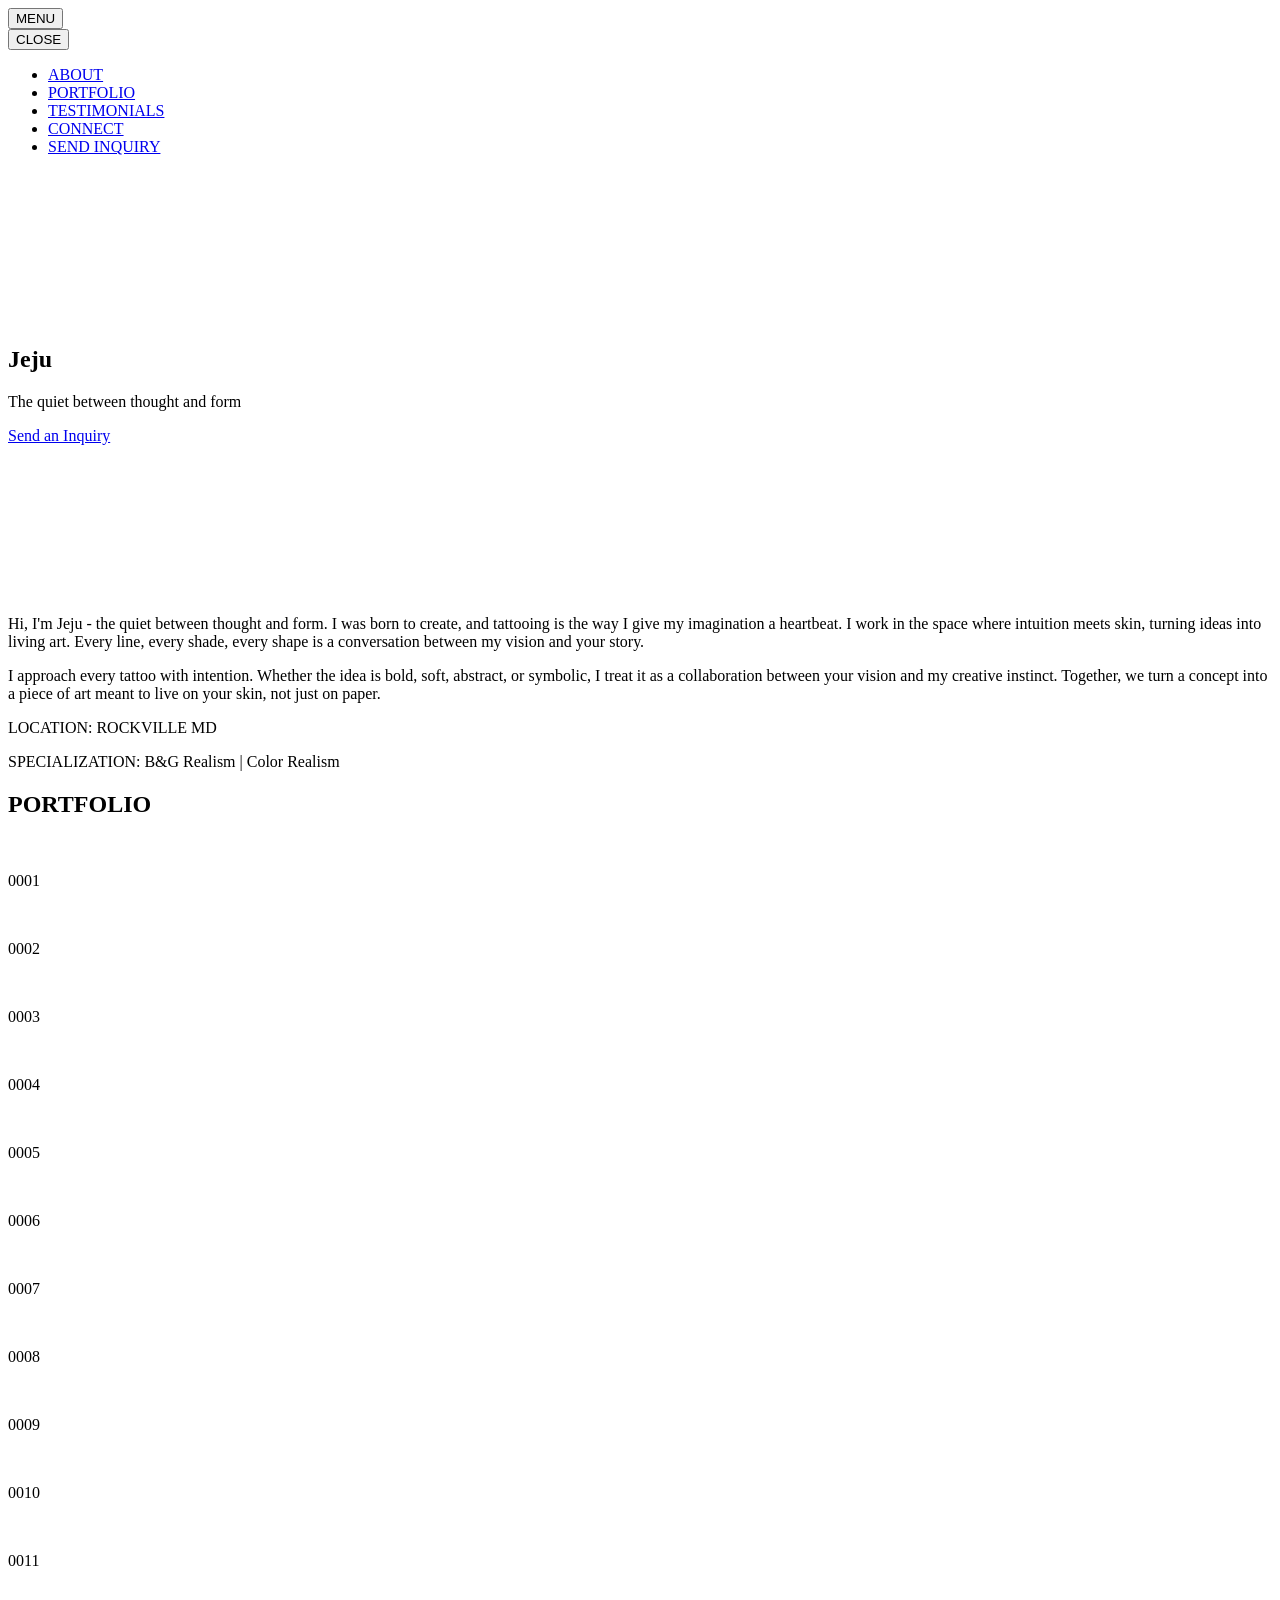
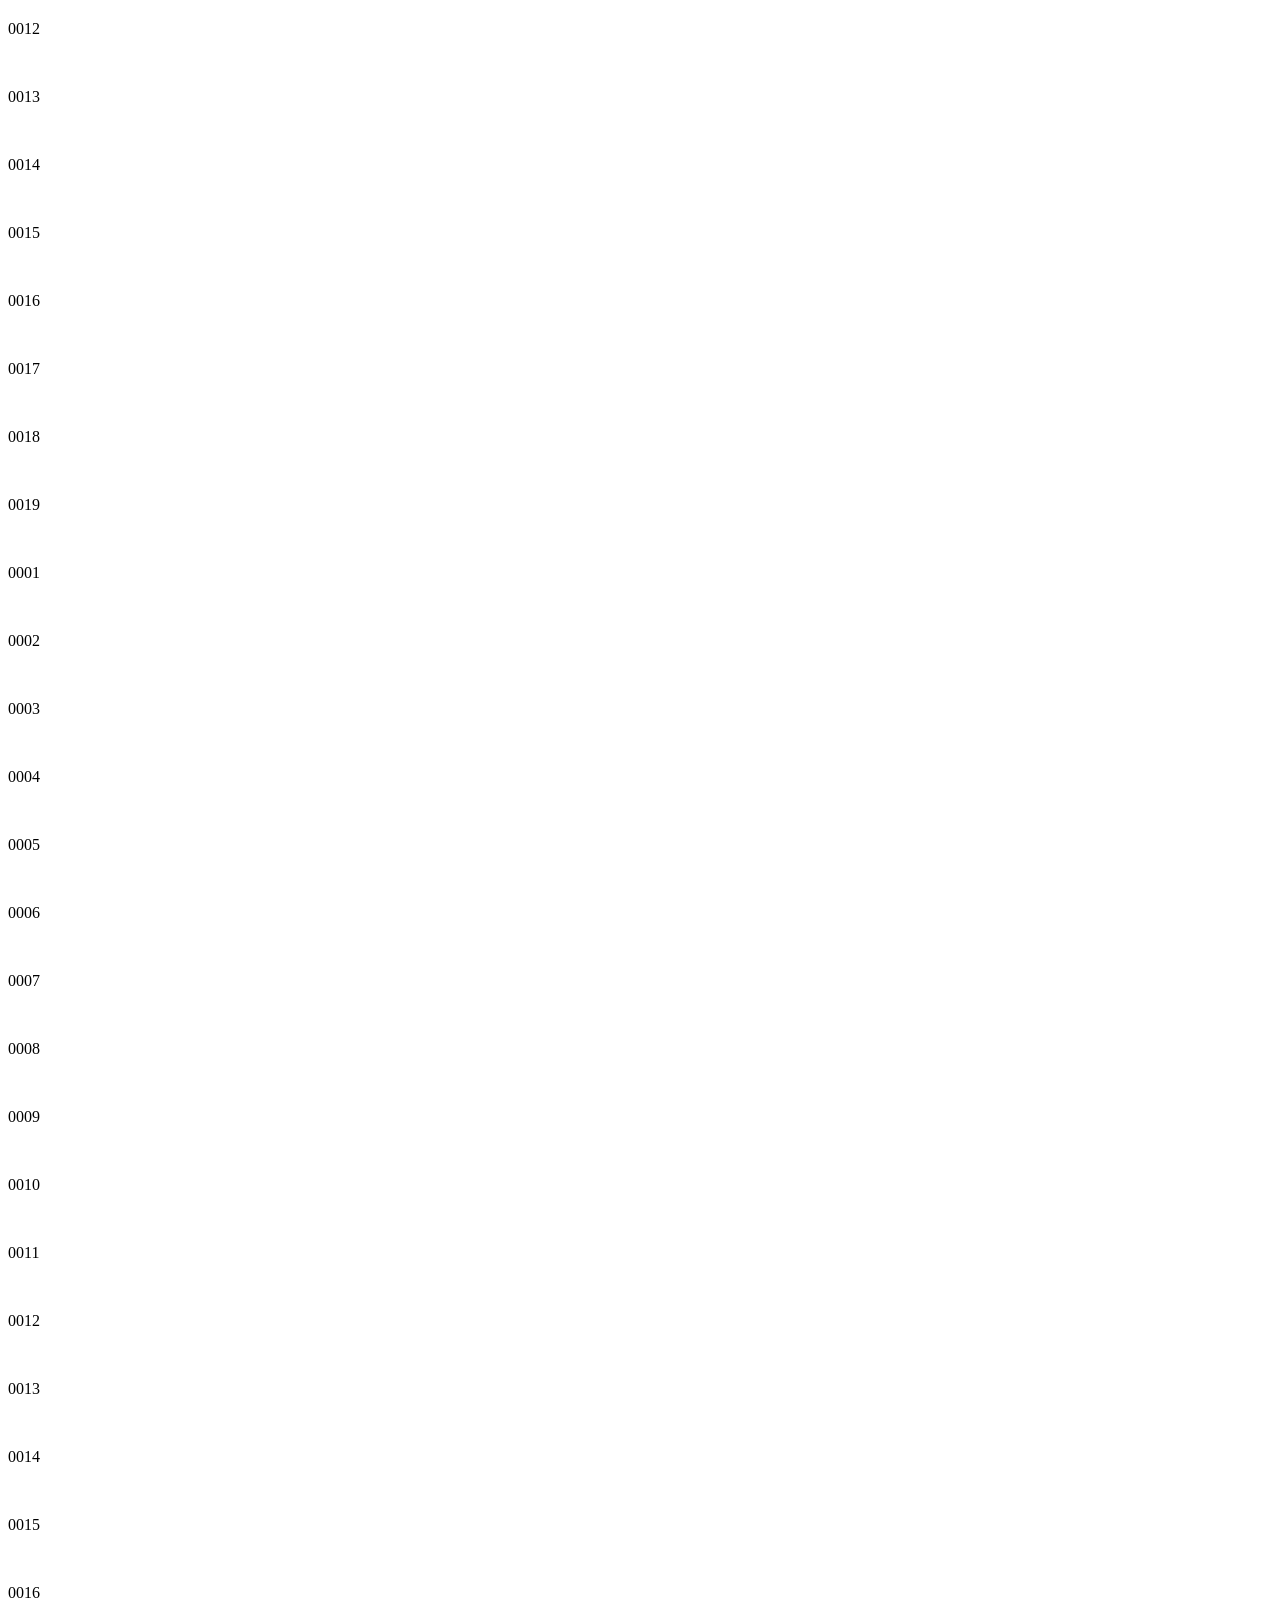
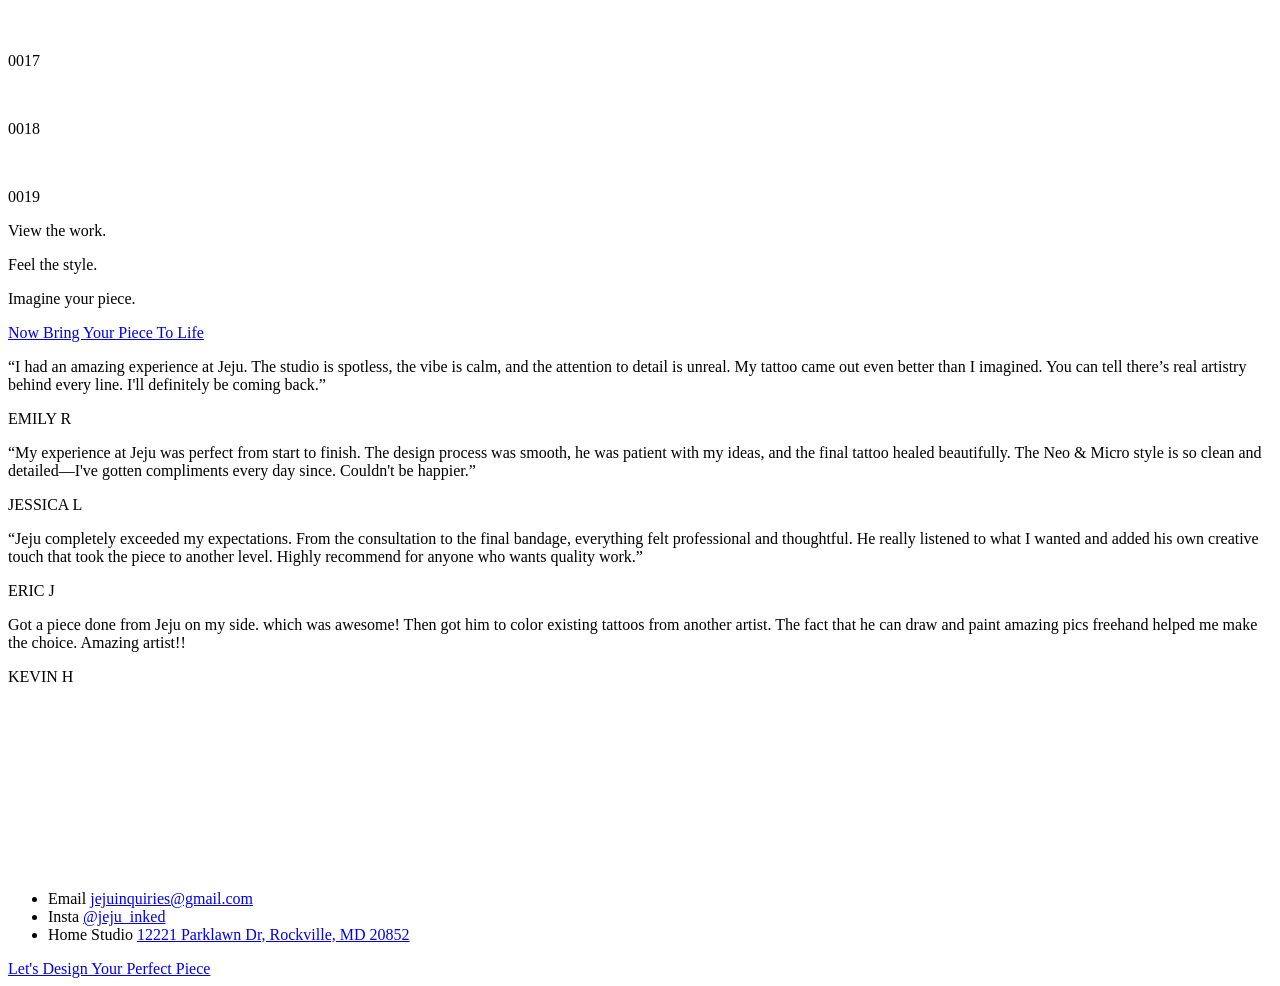
==== index.html @ 3adc988c "added main page" ====
<!DOCTYPE html>
<html lang="en">
<head>
  <meta charset="UTF-8">
  <meta name="viewport" content="width=device-width, initial-scale=1.0">
  <title>Jeju Inked | Tattoo Artist</title>
  <link rel="stylesheet" href="style.css">
  <script src="script.js" defer></script>

  <!-- Meta Pixel Code --> 
   <script> !function(f,b,e,v,n,t,s) {if(f.fbq)return;n=f.fbq=function(){n.callMethod? n.callMethod.apply(n,arguments):n.queue.push(arguments)}; if(!f._fbq)f._fbq=n;n.push=n;n.loaded=!0;n.version='2.0'; n.queue=[];t=b.createElement(e);t.async=!0; t.src=v;s=b.getElementsByTagName(e)[0]; s.parentNode.insertBefore(t,s)}(window, document,'script', 'https://connect.facebook.net/en_US/fbevents.js'); fbq('init', '817941607313634'); fbq('track', 'PageView'); </script> <noscript><img height="1" width="1" style="display:none" src="https://www.facebook.com/tr?id=817941607313634&ev=PageView&noscript=1" /></noscript> 
  <!-- End Meta Pixel Code -->

  <!-- FORM CODE -->
   <script type="text/javascript">
    (function (d, o) {
        var s = d.createElement("script"), g = "getElementsByTagName";
        s.type = "text/javascript"; s.async = true;
        s.src = "//formdesigner.pro/js/universal/init.js?v=1.0.0";
        s.onload = function () {
            if (document.readyState !== 'loading') {
                FD.init(o);
            } else document.addEventListener("DOMContentLoaded", function () {
                FD.init(o);
            });
        };
        var h=d[g]("head")[0] || d[g]("body")[0];
        h.appendChild(s);
    })(document, {
    "host": "formdesigner.pro",
    "forms": {
        "243096": {
            "popup": {
                "overlay": "rgba(25,25,25,0.9)",
                "width": "800px",
                "height": "auto"
            }
        }
    }
});
</script>

</head>
<body>
  <main>
    <nav>
      <button id="nav-btn">MENU</button>
    </nav>
    
    <div class="nav-menu">
      <button id="nav-btn-close">CLOSE</button>

      <ul class="nav-list-mobile">
        <li>
          <a href="#about" class="nav-link-mobile">ABOUT</a>
        </li>
        
        <li>
          <a href="#portfolio" class="nav-link-mobile">PORTFOLIO</a>
        </li>
        
        <li>
          <a href="#testimonials" class="nav-link-mobile">TESTIMONIALS</a>
        </li>

        <li>
          <a href="#connect" class="nav-link-mobile">CONNECT</a>
        </li>
        
        <li>
          <a href="#popup:formdesigner-243096" class="nav-link-mobile" id="contact-btn-mobile">SEND INQUIRY</a>
        </li>
      </ul>
    </div>

    <section id="hero">
      <video src="assets/Hero-video.mp4" autoplay muted loop playsinline webkit-playsinline preload="auto" class="hero-video"></video>
      <h1 class="website-title">Jeju</h1>

      <div class="hero-btn-info-container">
        <p class="italic hero-text">The quiet between thought and form</p>

          <a href="#popup:formdesigner-243096" class="hero-CTA">
            Send an Inquiry
            <div class="box"></div>
          </a>
      </div>
    </section>

    <section id="about">
      <div class="container">
        <div class="row">
          <div class="artist-video-container">
            <video src="assets/Jeju-video.mp4" class="artist-video" autoplay muted loop playsinline webkit-playsinline preload="auto"></video>
          </div>
          
          <div class="about-info-container">
            <p class="jeju-info-1">Hi, I'm Jeju - the quiet between thought and form. I was born to create, and tattooing is the way I give my imagination a heartbeat. I work in the space where intuition meets skin, turning ideas into living art. Every line, every shade, every shape is a conversation between my vision and your story.</p>
            <p class="jeju-info-2">I approach every tattoo with intention. Whether the idea is bold, soft, abstract, or symbolic, I treat it as a collaboration between your vision and my creative instinct. Together, we turn a concept into a piece of art meant to live on your skin, not just on paper.</p>
          </div>

          <div class="jeju-location-container">
            <p><span class="red-highlight">LOCATION:</span> ROCKVILLE MD</p>
            <p><span class="red-highlight">SPECIALIZATION:</span> B&G Realism | Color Realism</p>
          </div>
        </div>
      </div>
    </section>

    <section id="portfolio">
      <div class="container">
        <div class="row">
          <h2 class="section-heading">PORTFOLIO</h2>
          
          <div class="gallery-track">
            <div class="gallery-item">
              <img src="assets/Demon-Slayer-1.webp" alt="">
              <p>0001</p>
            </div>
            
            <div class="gallery-item">
              <img src="assets/flowers-tattoo-2.webp" alt="">
              <p>0002</p>
            </div>
            
            <div class="gallery-item">
              <img src="assets/praying-hands-3.webp" alt="">
              <p>0003</p>
            </div>
            
            <div class="gallery-item">
              <img src="assets/bird-tattoo-4.webp" alt="">
              <p>0004</p>
            </div>
            
            <div class="gallery-item">
              <img src="assets/knife-tattoo-5.webp" alt="">
              <p>0005</p>
            </div>
            
            <div class="gallery-item">
              <img src="assets/text-arm-6.webp" alt="">
              <p>0006</p>
            </div>
            
            <div class="gallery-item">
              <img src="assets/spider-tattoo-7.webp" alt="">
              <p>0007</p>
            </div>  
            
            <div class="gallery-item">
              <img src="assets/tree-tattoo-8.webp" alt="">
              <p>0008</p>
            </div>  

            <div class="gallery-item">
              <img src="assets/name-tattoo-9.webp" alt="">
              <p>0009</p>
            </div>  

            <div class="gallery-item">
              <img src="assets/adam-god-10.webp" alt="">
              <p>0010</p>
            </div>  

            <div class="gallery-item">
              <img src="assets/spider-tattoo-11.webp" alt="">
              <p>0011</p>
            </div>  

            <div class="gallery-item">
              <img src="assets/lion-tattoo-12.webp" alt="">
              <p>0012</p>
            </div>  

            <div class="gallery-item">
              <img src="assets/portrait-tattoo-13.webp" alt="">
              <p>0013</p>
            </div>  
            <div class="gallery-item">
              <img src="assets/red-flowers-tattoo-14.webp" alt="">
              <p>0014</p>
            </div>  

            <div class="gallery-item">
              <img src="assets/sharks-tattoo-15.webp" alt="">
              <p>0015</p>
            </div>  

            <div class="gallery-item">
              <img src="assets/peach-tattoo-16.webp" alt="">
              <p>0016</p>
            </div>  

            <div class="gallery-item">
              <img src="assets/rose-tattoo-17.webp" alt="">
              <p>0017</p>
            </div>  

            <div class="gallery-item">
              <img src="assets/dragon-tattoo-18.webp" alt="">
              <p>0018</p>
            </div>  

            <div class="gallery-item">
              <img src="assets/people-tattoo-19.webp" alt="">
              <p>0019</p>
            </div>  
            
            <!-- DUPLICATE -->
            
            <div class="gallery-item">
              <img src="assets/Demon-Slayer-1.webp" alt="">
              <p>0001</p>
            </div>
            
            <div class="gallery-item">
              <img src="assets/flowers-tattoo-2.webp" alt="">
              <p>0002</p>
            </div>
            
            <div class="gallery-item">
              <img src="assets/praying-hands-3.webp" alt="">
              <p>0003</p>
            </div>
            
            <div class="gallery-item">
              <img src="assets/bird-tattoo-4.webp" alt="">
              <p>0004</p>
            </div>
            
            <div class="gallery-item">
              <img src="assets/knife-tattoo-5.webp" alt="">
              <p>0005</p>
            </div>
            
            <div class="gallery-item">
              <img src="assets/text-arm-6.webp" alt="">
              <p>0006</p>
            </div>
            
            <div class="gallery-item">
              <img src="assets/spider-tattoo-7.webp" alt="">
              <p>0007</p>
            </div>  
            
            <div class="gallery-item">
              <img src="assets/tree-tattoo-8.webp" alt="">
              <p>0008</p>
            </div>  

            <div class="gallery-item">
              <img src="assets/name-tattoo-9.webp" alt="">
              <p>0009</p>
            </div>  

            <div class="gallery-item">
              <img src="assets/adam-god-10.webp" alt="">
              <p>0010</p>
            </div>  

            <div class="gallery-item">
              <img src="assets/spider-tattoo-11.webp" alt="">
              <p>0011</p>
            </div>  

            <div class="gallery-item">
              <img src="assets/lion-tattoo-12.webp" alt="">
              <p>0012</p>
            </div>  

            <div class="gallery-item">
              <img src="assets/portrait-tattoo-13.webp" alt="">
              <p>0013</p>
            </div>  
            <div class="gallery-item">
              <img src="assets/red-flowers-tattoo-14.webp" alt="">
              <p>0014</p>
            </div>  

            <div class="gallery-item">
              <img src="assets/sharks-tattoo-15.webp" alt="">
              <p>0015</p>
            </div>  

            <div class="gallery-item">
              <img src="assets/peach-tattoo-16.webp" alt="">
              <p>0016</p>
            </div>  

            <div class="gallery-item">
              <img src="assets/rose-tattoo-17.webp" alt="">
              <p>0017</p>
            </div>  

            <div class="gallery-item">
              <img src="assets/dragon-tattoo-18.webp" alt="">
              <p>0018</p>
            </div>  

            <div class="gallery-item">
              <img src="assets/people-tattoo-19.webp" alt="">
              <p>0019</p>
            </div>

          </div>  
          <div class="gallery-contact-container">
            <p>View the work.</p>
            <p>Feel the style.</p>
            <p>Imagine your piece.</p>
          </div>

            <a href="#popup:formdesigner-243096" class="hero-CTA gallery-CTA">
              Now Bring Your Piece To Life
              <div class="box"></div>
            </a>
        </div>
      </div>
    </section>

    <section id="testimonials">
      <div class="container">
        <div class="row testimonial-row">
          <div class="testimonial-container">
            <div class="quote-box">
              <p class="testimonial-info italic">
                “I had an amazing experience at Jeju. The studio is spotless, the vibe is calm, and the attention to detail is unreal. My tattoo came out even better than I imagined. You can tell there’s real artistry behind every line. I'll definitely be coming back.”
              </p>

              <p class="person italic">EMILY R</p>
            </div>

            <div class="quote-box quote-box-2">
              <p class="testimonial-info italic">
                “My experience at Jeju was perfect from start to finish. The design process was smooth, he was patient with my ideas, and the final tattoo healed beautifully. The Neo & Micro style is so clean and detailed—I've gotten compliments every day since. Couldn't be happier.”
              </p>

              <p class="person italic">JESSICA L</p>
            </div>

            <div class="quote-box">
              <p class="testimonial-info italic">
                “Jeju completely exceeded my expectations. From the consultation to the final bandage, everything felt professional and thoughtful. He really listened to what I wanted and added his own creative touch that took the piece to another level. Highly recommend for anyone who wants quality work.”
              </p>

              <p class="person italic">ERIC J</p>
            </div>

            <div class="quote-box quote-box-2">
              <p class="testimonial-info italic">
                Got a piece done from Jeju on my side. which was awesome! Then got him to color existing tattoos from another artist. The fact that he can draw and paint amazing pics freehand helped me make the choice. Amazing artist!!
              </p>

              <p class="person italic">KEVIN H</p>
            </div>
          </div>

          <video src="assets/flower-movement.mp4" class="flower-rotating" autoplay muted loop playsinline webkit-playsinline preload="auto"></video>
        </div>
      </div>

      <img src="assets/red-flower.png" alt="" class="red-flower">
    </section>

    <footer id="connect">
      <div class="container">
        <div class="row">
          <ul class="social-links">
            <li class="social-list">
              <span class="item-name">Email</span>
              <a href="mailto:jejuinquiries@gmail.com">jejuinquiries@gmail.com</a>
            </li>

            <li class="social-list">
              <span class="item-name">Insta</span>
              <a href="https://www.instagram.com/jeju_inked/" target="_blank">@jeju_inked</a>
            </li>

            <li class="social-list">
              <span class="item-name">Home Studio</span>
              <a href="https://www.google.com/maps/place/Achilles+Art+Studio/@39.0578853,-77.1123156,17z/data=!3m2!4b1!5s0x89b7cc2cca29da15:0x4e1ac3fbfaafab45!4m6!3m5!1s0x89b7cfb0c18a35d3:0x9d41ee1d11d2646b!8m2!3d39.0578853!4d-77.1097407!16s%2Fg%2F11s84_k_t_?entry=ttu&g_ep=EgoyMDI2MDMwMS4xIKXMDSoASAFQAw%3D%3D" target="_blank">12221 Parklawn Dr, Rockville, MD 20852</a>
            </li>
          </ul>    
        </div>
      </div>

      <a href="/contact.html" class="footer-CTA" target="_blank">Let's Design Your Perfect Piece</a>
    </footer>
  </main>
</body>
</html>
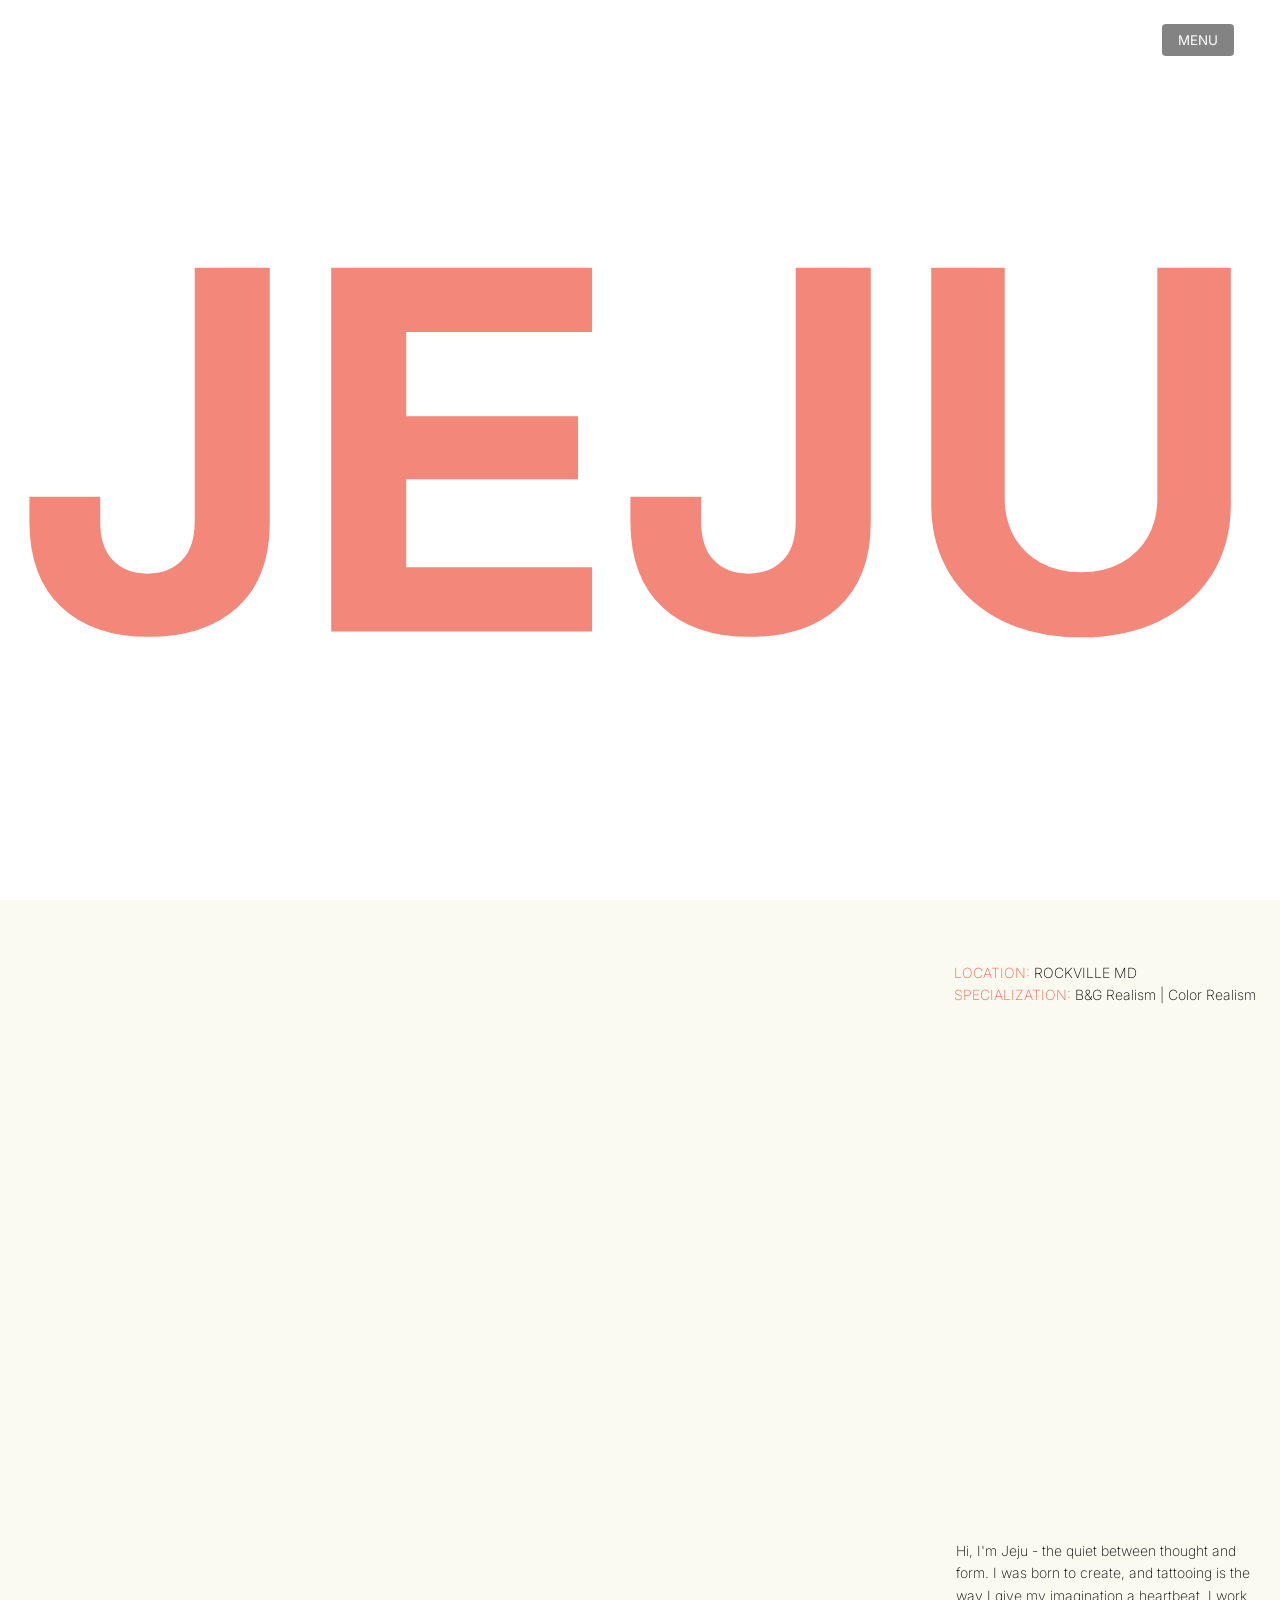
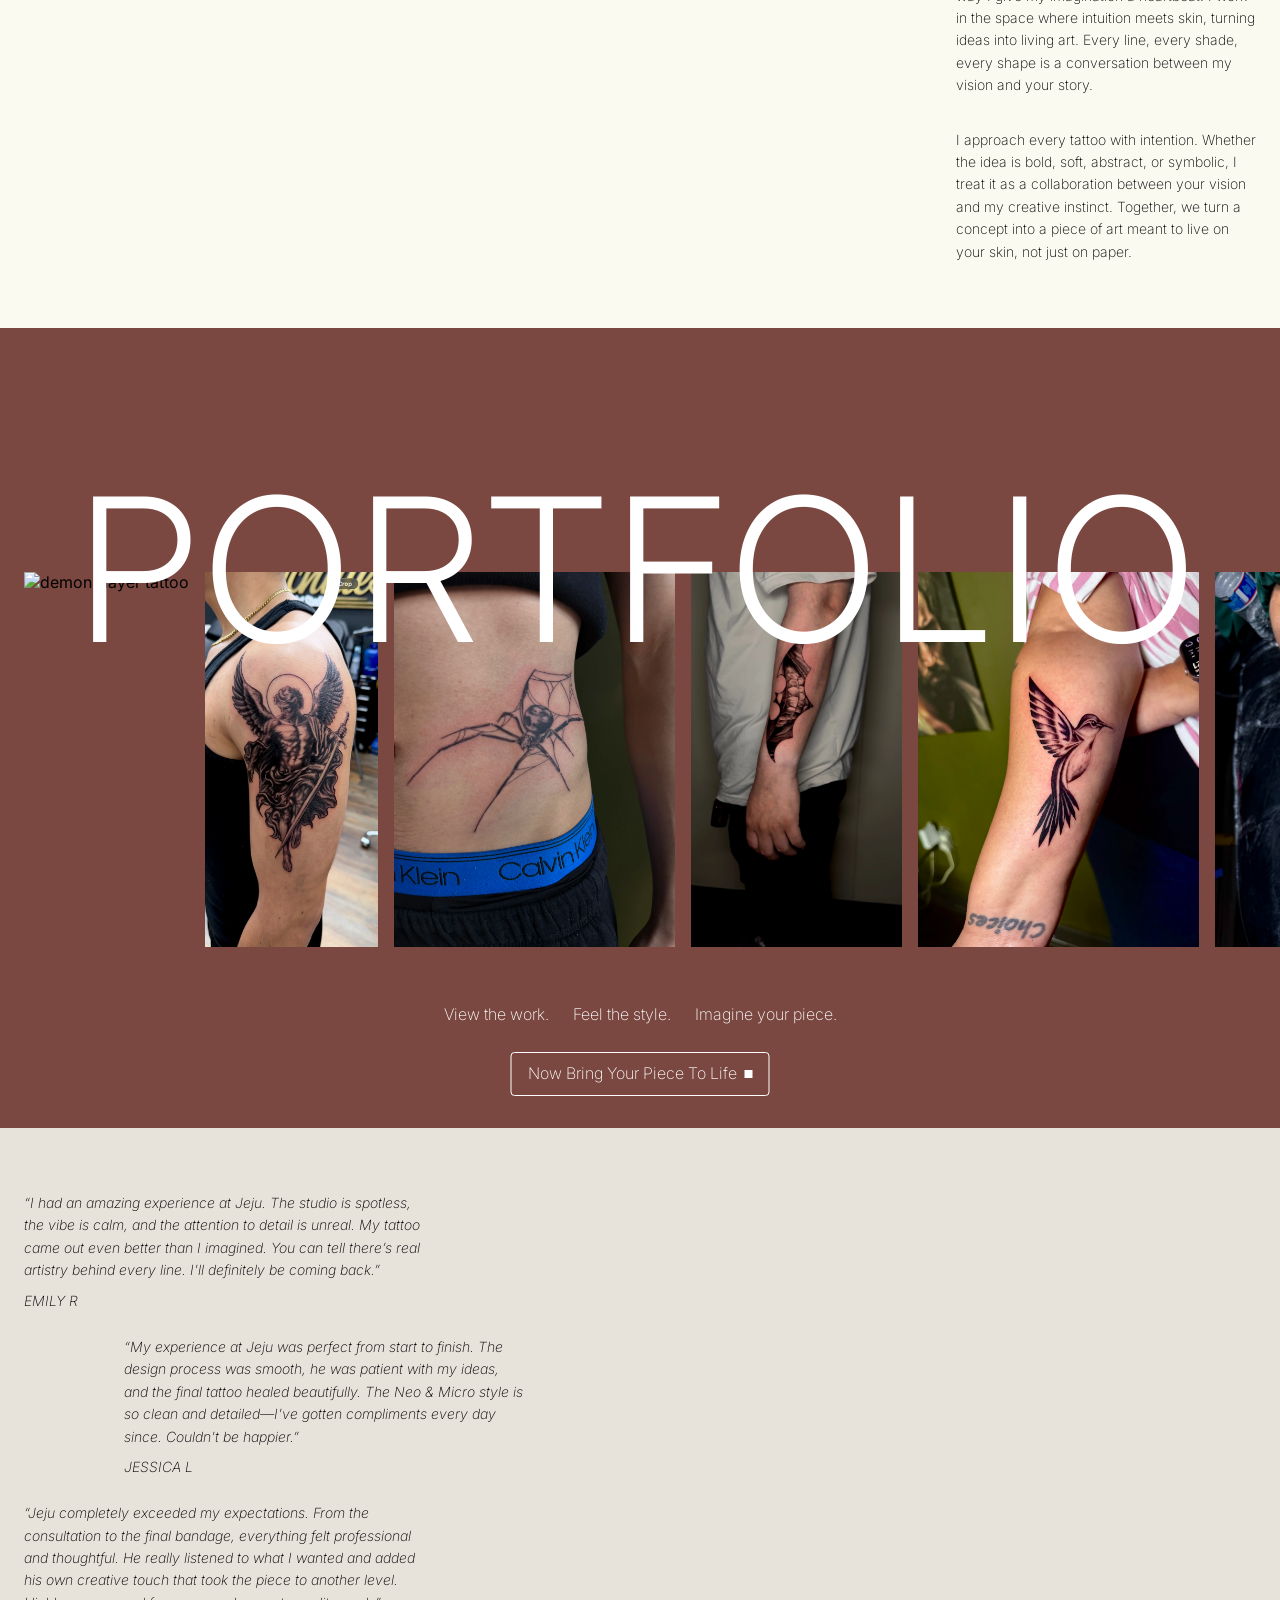
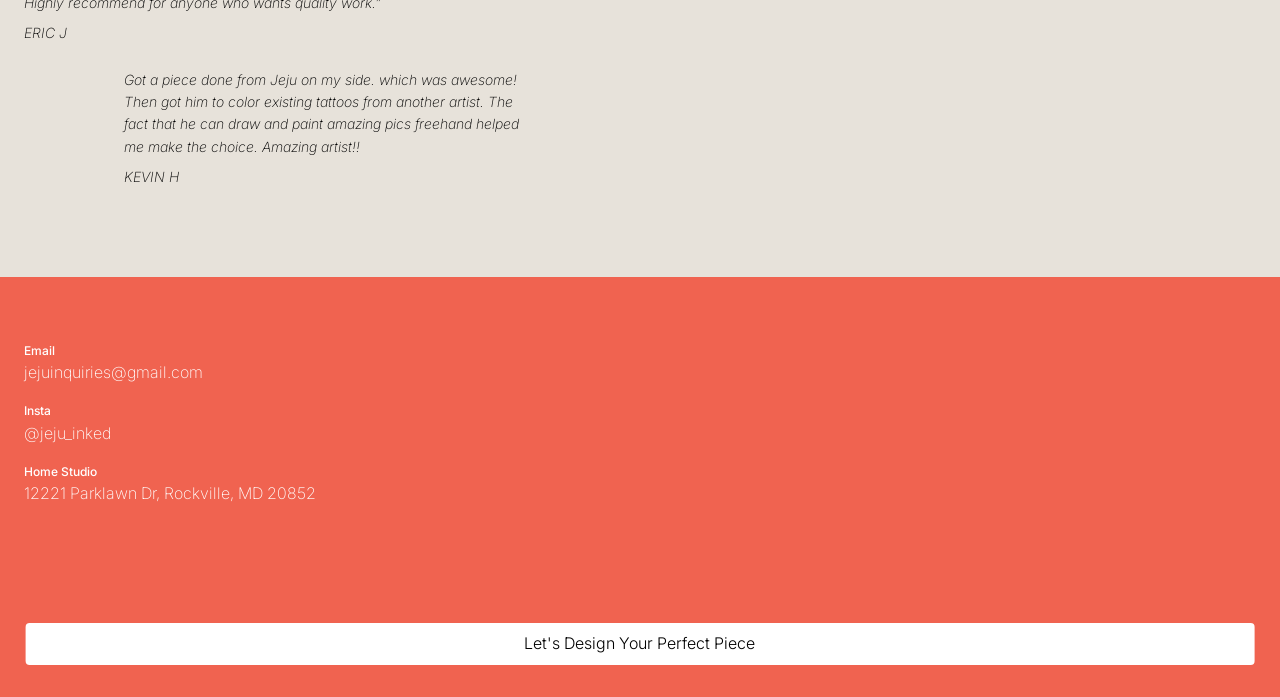
==== commit f7e3596f: "added pics" ====
--- a/index.html
+++ b/index.html
@@ -75,7 +75,7 @@
 
     <section id="hero">
       <video src="assets/Hero-video.mp4" autoplay muted loop playsinline webkit-playsinline preload="auto" class="hero-video"></video>
-      <h1 class="website-title">Jeju</h1>
+      <h1 class="website-title">JEJU</h1>
 
       <div class="hero-btn-info-container">
         <p class="italic hero-text">The quiet between thought and form</p>
@@ -114,195 +114,84 @@
           
           <div class="gallery-track">
             <div class="gallery-item">
-              <img src="assets/Demon-Slayer-1.webp" alt="">
-              <p>0001</p>
-            </div>
-            
-            <div class="gallery-item">
-              <img src="assets/flowers-tattoo-2.webp" alt="">
-              <p>0002</p>
-            </div>
-            
-            <div class="gallery-item">
-              <img src="assets/praying-hands-3.webp" alt="">
-              <p>0003</p>
-            </div>
-            
-            <div class="gallery-item">
-              <img src="assets/bird-tattoo-4.webp" alt="">
-              <p>0004</p>
-            </div>
-            
-            <div class="gallery-item">
-              <img src="assets/knife-tattoo-5.webp" alt="">
-              <p>0005</p>
-            </div>
-            
-            <div class="gallery-item">
-              <img src="assets/text-arm-6.webp" alt="">
-              <p>0006</p>
-            </div>
-            
-            <div class="gallery-item">
-              <img src="assets/spider-tattoo-7.webp" alt="">
-              <p>0007</p>
-            </div>  
-            
-            <div class="gallery-item">
-              <img src="assets/tree-tattoo-8.webp" alt="">
-              <p>0008</p>
-            </div>  
-
-            <div class="gallery-item">
-              <img src="assets/name-tattoo-9.webp" alt="">
-              <p>0009</p>
-            </div>  
-
-            <div class="gallery-item">
-              <img src="assets/adam-god-10.webp" alt="">
-              <p>0010</p>
-            </div>  
-
-            <div class="gallery-item">
-              <img src="assets/spider-tattoo-11.webp" alt="">
-              <p>0011</p>
-            </div>  
-
-            <div class="gallery-item">
-              <img src="assets/lion-tattoo-12.webp" alt="">
-              <p>0012</p>
-            </div>  
-
-            <div class="gallery-item">
-              <img src="assets/portrait-tattoo-13.webp" alt="">
-              <p>0013</p>
-            </div>  
-            <div class="gallery-item">
-              <img src="assets/red-flowers-tattoo-14.webp" alt="">
-              <p>0014</p>
-            </div>  
-
-            <div class="gallery-item">
-              <img src="assets/sharks-tattoo-15.webp" alt="">
-              <p>0015</p>
-            </div>  
-
-            <div class="gallery-item">
-              <img src="assets/peach-tattoo-16.webp" alt="">
-              <p>0016</p>
-            </div>  
-
-            <div class="gallery-item">
-              <img src="assets/rose-tattoo-17.webp" alt="">
-              <p>0017</p>
-            </div>  
-
-            <div class="gallery-item">
-              <img src="assets/dragon-tattoo-18.webp" alt="">
-              <p>0018</p>
-            </div>  
-
-            <div class="gallery-item">
-              <img src="assets/people-tattoo-19.webp" alt="">
-              <p>0019</p>
-            </div>  
-            
+              <img src="assets/demon-Slayer.webp" alt="demon slayer tattoo">
+            </div>
+
+            <div class="gallery-item">
+              <img src="assets/angel.webp" alt="angel tattoo">
+            </div>
+
+            <div class="gallery-item">
+              <img src="assets/spider-tattoo.webp" alt="Spider tattoo">
+            </div>
+
+            <div class="gallery-item">
+              <img src="assets/baterang.webp" alt="Batman baterang with joker laugh tattoo">
+            </div>
+
+            <div class="gallery-item">
+              <img src="assets/bird-tattoo.webp" alt="bird tattoo">
+            </div>
+
+            <div class="gallery-item">
+              <img src="assets/peach-tattoo.webp" alt="color realism peach tattoo">
+            </div>
+
+            <div class="gallery-item">
+              <img src="assets/portrait.webp" alt="portrait tattoo">
+            </div>
+
+            <div class="gallery-item">
+              <img src="assets/whale-shark.webp" alt="Whale shark tattoo">
+            </div>
+
+            <div class="gallery-item">
+              <img src="assets/red-flowers-tattoo.webp" alt="red flower tattoo">
+            </div>
+
+            <div class="gallery-item">
+              <img src="assets/sharks-tattoo.webp" alt="sharks tattoo">
+            </div>
             <!-- DUPLICATE -->
-            
-            <div class="gallery-item">
-              <img src="assets/Demon-Slayer-1.webp" alt="">
-              <p>0001</p>
-            </div>
-            
-            <div class="gallery-item">
-              <img src="assets/flowers-tattoo-2.webp" alt="">
-              <p>0002</p>
-            </div>
-            
-            <div class="gallery-item">
-              <img src="assets/praying-hands-3.webp" alt="">
-              <p>0003</p>
-            </div>
-            
-            <div class="gallery-item">
-              <img src="assets/bird-tattoo-4.webp" alt="">
-              <p>0004</p>
-            </div>
-            
-            <div class="gallery-item">
-              <img src="assets/knife-tattoo-5.webp" alt="">
-              <p>0005</p>
-            </div>
-            
-            <div class="gallery-item">
-              <img src="assets/text-arm-6.webp" alt="">
-              <p>0006</p>
-            </div>
-            
-            <div class="gallery-item">
-              <img src="assets/spider-tattoo-7.webp" alt="">
-              <p>0007</p>
-            </div>  
-            
-            <div class="gallery-item">
-              <img src="assets/tree-tattoo-8.webp" alt="">
-              <p>0008</p>
-            </div>  
-
-            <div class="gallery-item">
-              <img src="assets/name-tattoo-9.webp" alt="">
-              <p>0009</p>
-            </div>  
-
-            <div class="gallery-item">
-              <img src="assets/adam-god-10.webp" alt="">
-              <p>0010</p>
-            </div>  
-
-            <div class="gallery-item">
-              <img src="assets/spider-tattoo-11.webp" alt="">
-              <p>0011</p>
-            </div>  
-
-            <div class="gallery-item">
-              <img src="assets/lion-tattoo-12.webp" alt="">
-              <p>0012</p>
-            </div>  
-
-            <div class="gallery-item">
-              <img src="assets/portrait-tattoo-13.webp" alt="">
-              <p>0013</p>
-            </div>  
-            <div class="gallery-item">
-              <img src="assets/red-flowers-tattoo-14.webp" alt="">
-              <p>0014</p>
-            </div>  
-
-            <div class="gallery-item">
-              <img src="assets/sharks-tattoo-15.webp" alt="">
-              <p>0015</p>
-            </div>  
-
-            <div class="gallery-item">
-              <img src="assets/peach-tattoo-16.webp" alt="">
-              <p>0016</p>
-            </div>  
-
-            <div class="gallery-item">
-              <img src="assets/rose-tattoo-17.webp" alt="">
-              <p>0017</p>
-            </div>  
-
-            <div class="gallery-item">
-              <img src="assets/dragon-tattoo-18.webp" alt="">
-              <p>0018</p>
-            </div>  
-
-            <div class="gallery-item">
-              <img src="assets/people-tattoo-19.webp" alt="">
-              <p>0019</p>
-            </div>
-
+            <div class="gallery-item">
+              <img src="assets/demon-Slayer.webp" alt="demon slayer tattoo">
+            </div>
+
+            <div class="gallery-item">
+              <img src="assets/angel.webp" alt="angel tattoo">
+            </div>
+
+            <div class="gallery-item">
+              <img src="assets/spider-tattoo.webp" alt="Spider tattoo">
+            </div>
+
+            <div class="gallery-item">
+              <img src="assets/baterang.webp" alt="Batman baterang with joker laugh tattoo">
+            </div>
+
+            <div class="gallery-item">
+              <img src="assets/bird-tattoo.webp" alt="bird tattoo">
+            </div>
+
+            <div class="gallery-item">
+              <img src="assets/peach-tattoo.webp" alt="color realism peach tattoo">
+            </div>
+
+            <div class="gallery-item">
+              <img src="assets/portrait.webp" alt="portrait tattoo">
+            </div>
+
+            <div class="gallery-item">
+              <img src="assets/whale-shark.webp" alt="Whale shark tattoo">
+            </div>
+
+            <div class="gallery-item">
+              <img src="assets/red-flowers-tattoo.webp" alt="red flower tattoo">
+            </div>
+
+            <div class="gallery-item">
+              <img src="assets/sharks-tattoo.webp" alt="sharks tattoo">
+            </div>
           </div>  
           <div class="gallery-contact-container">
             <p>View the work.</p>
--- a/style.css
+++ b/style.css
@@ -0,0 +1,581 @@
+@import url('https://fonts.googleapis.com/css2?family=Inter:ital,opsz,wght@0,14..32,100..900;1,14..32,100..900&display=swap');
+
+* {
+  margin: 0;
+  padding: 0;
+  box-sizing: border-box;
+  font-family: "Inter", sans-serif;
+  scroll-behavior: smooth;
+}
+
+/* Global classes */
+/* main {
+  position: relative;
+} */
+
+:root {
+  --highlight-color: #f06350;
+  --background-color-white: #FBFAF1;
+  --dark-red: #7A4841;
+  --tan-color: #E7E2DA;
+  --white: #fff;
+  --black: #333333;
+}
+
+.italic {
+  font-style: italic;
+}
+
+p, a, li, span {
+  font-weight: 200;
+  line-height: 1.6;
+  list-style-type: none;
+}
+
+a {
+  text-decoration: none;
+}
+
+.container {
+  padding: 4rem 0;
+}
+
+.row {
+  padding: 0 24px;
+  max-width: 1500px;
+  display: flow-root;
+}
+
+/* navigation */
+nav {
+  position: fixed;
+  top: 24px;
+  right: 100px;
+  width: 18px;
+  height: 18px;
+  z-index: 100;
+}
+
+#nav-btn,
+#nav-btn-close {
+  background: none;
+  border: none;
+  color: #fff;
+  cursor: pointer;
+  padding: 8px 16px;
+  border-radius: 4px;
+}
+
+#nav-btn {
+  background-color: #0000007c;
+  backdrop-filter: blur(2px) saturate(180%);
+}
+
+#nav-btn-close {
+  display: none;
+  position: absolute;
+  top: 24px;
+  right: 42px;
+}
+
+.nav-menu {
+  visibility: hidden;
+  opacity: 0;
+  overflow: hidden;
+  position: fixed;
+  inset: 0;
+  background-color: #333333b1;
+  backdrop-filter: blur(4px);
+  color: #FFF;
+  padding: 24px;
+  z-index: 100;
+  transition: opacity 300ms ease;
+}
+
+.nav-list-mobile {
+  display: flex;
+  flex-direction: column;
+  gap: 48px;
+  font-size: 24px;
+  position: absolute;
+  right: 42px;
+  top: 50%;
+  transform: translateY(-50%);
+  text-align: right;
+  opacity: 0;
+  transition: opacity 300ms ease;
+}
+
+.nav-list-mobile li {
+  transform: translateX(300px);
+  transition: transform 500ms ease-in-out;
+}
+
+#contact-btn-mobile {
+  color: var(--highlight-color);
+}
+
+.nav-link-mobile {
+  color: #fff;
+}
+
+#nav-btn-close.display-menu {
+  display: block;
+}
+
+.display-menu {
+  visibility: visible;
+  opacity: 1;
+}
+
+body.display-menu {
+  overflow: hidden;
+}
+
+.nav-menu .nav-list-mobile {
+  visibility: visible;
+  opacity: 1;
+}
+
+.nav-menu.display-menu .nav-list-mobile li {
+  transform: translateX(0);
+  transition: transform 500ms ease-in-out;
+}
+
+/* Hero Section */
+#hero {
+  width: 100%;
+  height: 100vh;
+  overflow: hidden;
+}
+
+.hero-video {
+  width: 100%;
+  height: 100%;
+  object-fit: cover;
+  filter: brightness(0.8);
+  opacity: 0.8;
+}
+
+.website-title {
+  position: absolute;
+  top: 50%;
+  left: 50%;
+  transform: translate(-50%, -50%);
+  color: #f06350c3;
+  letter-spacing: 0.5rem;
+  font-size: 500px;
+}
+
+.hero-btn-info-container {
+  position: absolute;
+  bottom: 50px;
+  width: 100%;
+  text-align: center;
+  display: flex;
+  flex-direction: column;
+  align-items: center;
+}
+
+.hero-text {
+  color: #fff;
+}
+
+.hero-CTA {
+  display: inline-block;
+  margin-top: 20px;
+  padding: 8px 16px;
+  color: #fff;
+  border: .5px solid #fff;
+  transition: background-color 0.3s, color 0.3s;
+  border-radius: 4px;
+
+  display: flex;
+  align-items: center;
+  justify-content: center;
+  gap: 8px;
+}
+
+.hero-CTA:hover {
+  background-color: #fff;
+  color: #000;
+}
+
+.hero-CTA:hover .box {
+  background-color: var(--highlight-color);
+}
+
+.box {
+  width: 8px;
+  height: 8px;
+  background-color: #fff;
+  transition: background-color 0.3s;
+}
+
+/* About Section */
+#about {
+  background-color: var(--background-color-white);
+  position: relative;
+}
+
+.artist-video {
+  width: 100%;
+  height: auto;
+}
+
+.artist-video-container {
+  width: 800px;
+  height: 900px;
+  overflow: hidden;
+  position: relative;
+}
+
+.about-info-container {
+  position: absolute;
+  bottom: 65px;
+  right: 24px;
+  width: 300px;
+  font-size: 14px;
+  display: flex;
+  flex-direction: column;
+  gap: 32px;
+ }
+
+ .red-highlight {
+  color: var(--highlight-color);
+ }
+
+ .jeju-location-container {
+  position: absolute;
+  top: 62px;
+  right: 24px;
+  font-size: 14px;
+ }
+
+ /* portfolio section */
+ #portfolio {
+  position: relative;
+  height: 800px;
+  background-color: var(--dark-red);
+  overflow: hidden;
+ }
+
+ .portfolio-row {
+  margin: 0 auto;
+ }
+
+ .section-heading {
+  position: absolute;
+  top: 120px;
+  left: 50%;
+  transform: translateX(-50%);
+  color: var(--white);
+  font-size: 200px;
+  text-align: center;
+  letter-spacing: 8px;
+  font-weight: 300;
+ }
+
+ .gallery-track {
+  margin-top: 180px;
+  display: flex;
+  gap: 16px;
+  width: max-content;
+  animation: scroll 50s linear infinite;
+}
+
+.gallery-item {
+  flex: 0 0 auto;
+  text-align: left;
+}
+
+.gallery-item img {
+  height: 375px; /* Adjust image size */
+  object-fit: cover;
+  width: auto;
+  display: block;
+}
+
+.gallery-track:hover {
+  animation-play-state: paused;
+}
+
+/* Title styling below image */
+.gallery-item p {
+  margin-top: 8px;
+  font-size: 8px;
+  letter-spacing: 0.5px;
+  color: #fff;
+}
+
+/* Auto scroll animation */
+@keyframes scroll {
+  from {
+    transform: translateX(0);
+  }
+  to {
+    transform: translateX(calc(-50% - 8px));
+  }
+}
+
+.gallery-contact-container {
+  position: absolute;
+  bottom: 100px;
+  left: 50%;
+  transform: translateX(-50%);
+  margin-top: 32px;
+  display: flex;
+  align-items: center;
+  justify-content: center;
+  gap: 24px;
+  color: #fff;
+}
+
+.gallery-CTA {
+  position: absolute;
+  bottom: 32px;
+  left: 50%;
+  transform: translateX(-50%);
+}
+
+/* Testimonial section */
+#testimonials {
+  position: relative;
+  background-color: var(--tan-color);
+}
+
+.testimonial-container {
+  width: 500px;
+}
+
+.quote-box {
+  font-size: 14px;
+  width: 400px;
+  display: flex;
+  flex-direction: column;
+  gap: 8px;
+  margin-bottom: 24px;
+}
+
+.quote-box-2 {
+  float: right;
+}
+
+.red-flower {
+  position: absolute;
+  left: 0;
+  top: 80px;
+  width: 500px;
+}
+
+.testimonial-row {
+  display: flex;
+  justify-content: space-between;
+  width: 100%;
+}
+
+/* footer section */
+
+footer {
+  background-color: var(--highlight-color);
+  height: 420px;
+  position: relative;
+}
+
+.social-links {
+  display: flex;
+  flex-direction: column;
+  gap: 16px;
+}
+
+.social-list {
+  display: flex;
+  flex-direction: column;
+  color: #fff;
+  align-items: baseline;
+} 
+
+.social-list a {
+  color: #fff;
+}
+
+.item-name {
+  font-weight: 500;
+  font-size: 12px;
+}
+
+.footer-CTA {
+  position: absolute;
+  bottom: 32px;
+  left: 50%;
+  transform: translateX(-50%);
+  background-color: #fff;
+  text-align: center;
+  padding: 8px 16px;
+  border-radius: 4px;
+  width: 96%;
+  color: #000;
+  font-weight: 300;
+  transition: background-color 0.5s, color 0.5s;
+}
+
+.footer-CTA:hover {
+  background-color: var(--black);
+  color: #fff;
+}
+
+/* FORM PAGE */
+.background-video {
+  position: absolute;
+  top: 0;
+  left: 0;
+
+  width: 100%;
+  height: 1200px;
+  object-fit: cover;
+  z-index: -1;
+}
+
+.formdesigner-widget {
+  margin-top: 32px;
+  opacity: 1;
+  backdrop-filter: blur(8px);
+  background-color: #ffffff21;
+}
+
+.opacity {
+  position: absolute;
+  inset: 0;
+  height: 1200px;
+  background-color: #0000005e;
+  z-index: -1;
+}
+
+/* Responsive Design */
+@media (max-width: 1200px) {
+  .website-title {
+    font-size: 300px;
+  }
+
+  .artist-video-container {
+    width: 500px;
+    height: auto;
+  }
+
+  .section-heading {
+    font-size: 140px;
+    top: 150px;
+  }
+
+  nav {
+    right: 75px;
+  }
+
+  #nav-btn-close {
+    right: 20px;
+  }
+}
+
+@media (max-width: 1150px) {
+  .testimonial-row {
+    flex-direction: column;
+    align-items: center;
+    gap: 80px;
+  }
+
+  .red-flower {
+    left: 50%;
+    top: 24px;
+    transform: translateX(-50%);
+  }
+}
+
+@media (max-width: 890px) {
+  .website-title {
+    font-size: 200px;
+  }
+
+  .artist-video-container {
+    margin: 0 auto;
+  }
+
+  #about {
+    height: 1300px;
+  }
+
+  .about-info-container {
+    position: static;
+    width: auto;
+    margin-top: 32px;
+  }
+
+  .jeju-location-container {
+    top: auto;
+    bottom: 32px;
+    font-size: 12px;
+  }
+
+  .section-heading {
+    font-size: 100px;
+    top: 180px;
+  }
+
+  .gallery-item img {
+    height: 300px;
+  }
+
+  .gallery-contact-container {
+    left: 10px;
+    right: 10px;
+    transform: none;
+  }
+
+  .gallery-CTA {
+    left: 32px;
+    right: 32px;
+    transform: none;
+  }
+}
+
+@media (max-width: 620px) {
+  .website-title {
+    font-size: 130px;
+  }
+
+  #about {
+    height: 1200px;
+  }
+
+  .artist-video-container {
+    width: 100%;
+  }
+
+  .section-heading {
+    font-size: 50px;
+    top: 120px;
+  }
+
+  * {
+    font-size: 12px;
+  }
+
+  .quote-box,
+  .quote-box-2 {
+    width: 250px;
+  }
+
+  .testimonial-container {
+    width: 300px;
+  }
+
+  .red-flower {
+    left: 0;
+    transform: none;
+    width: 350px;
+  }
+
+  .flower-rotating {
+    width: 100%;
+    height: auto;
+  }
+}
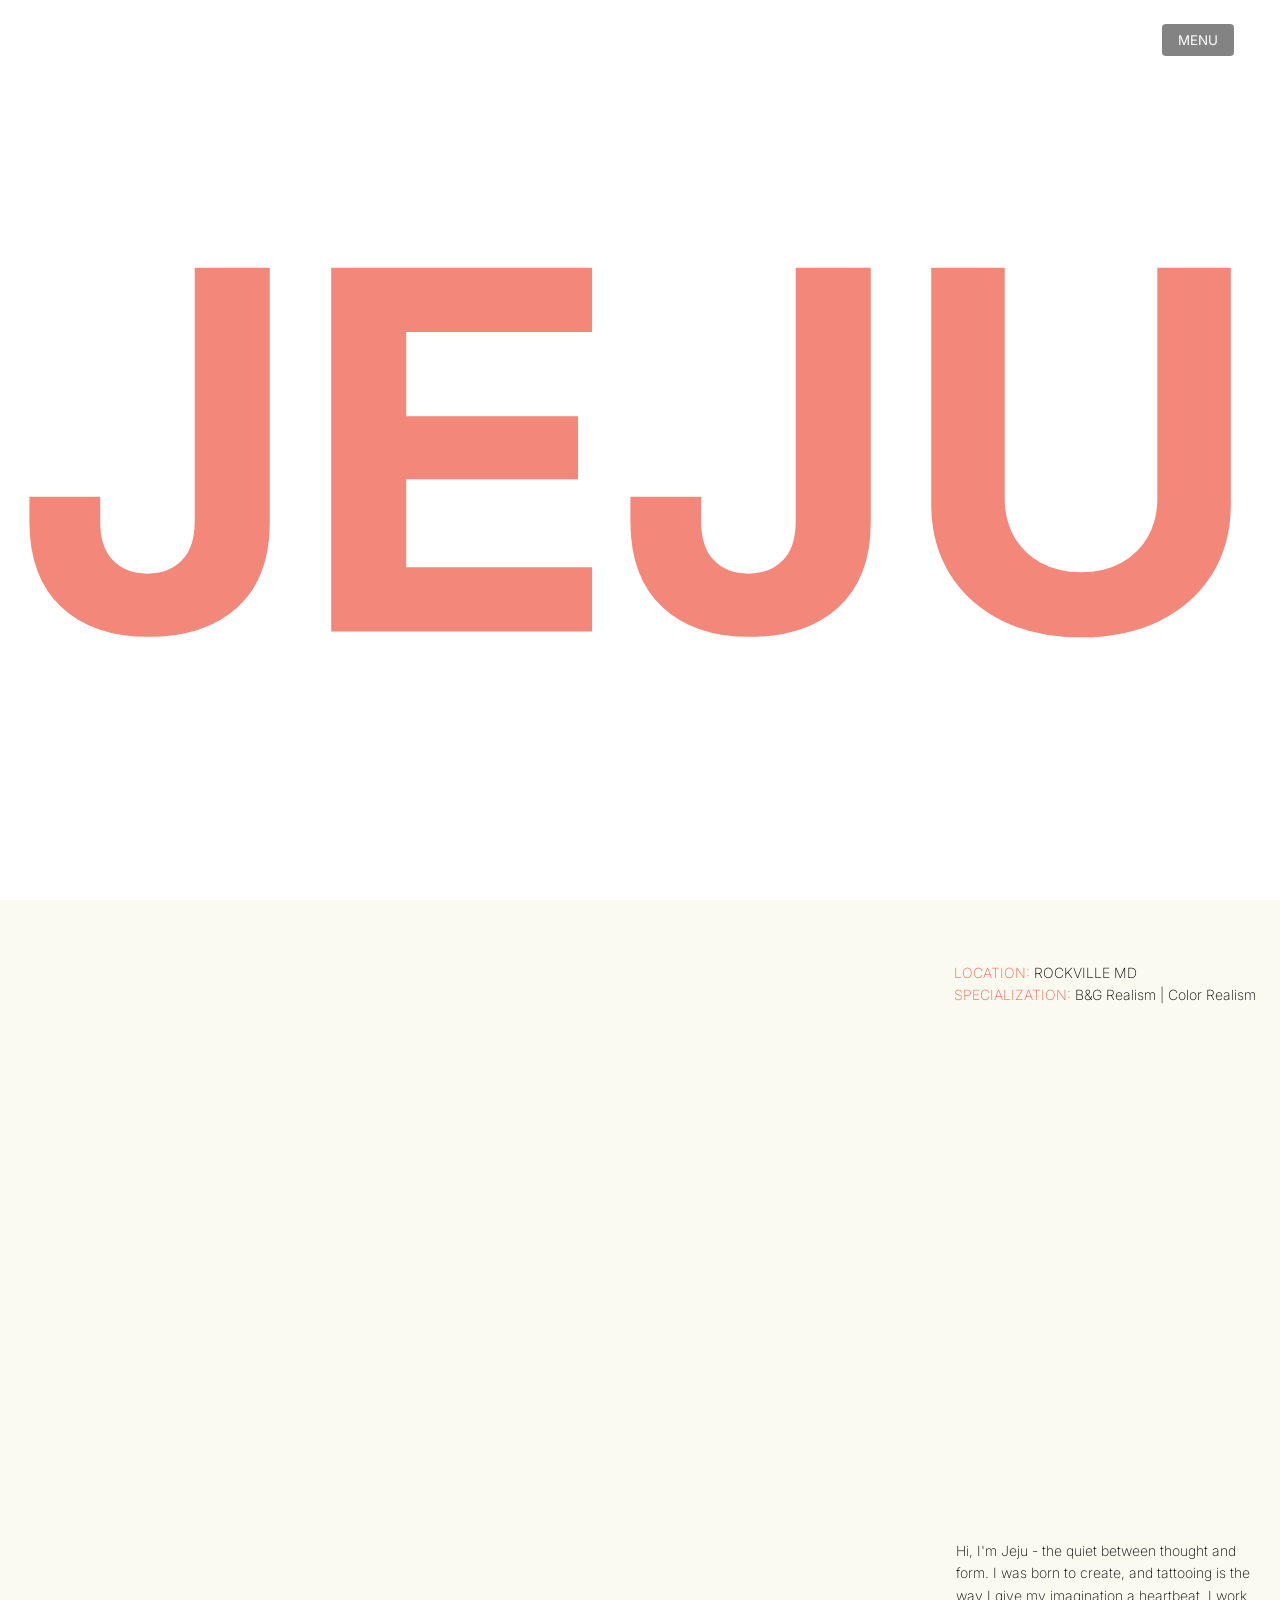
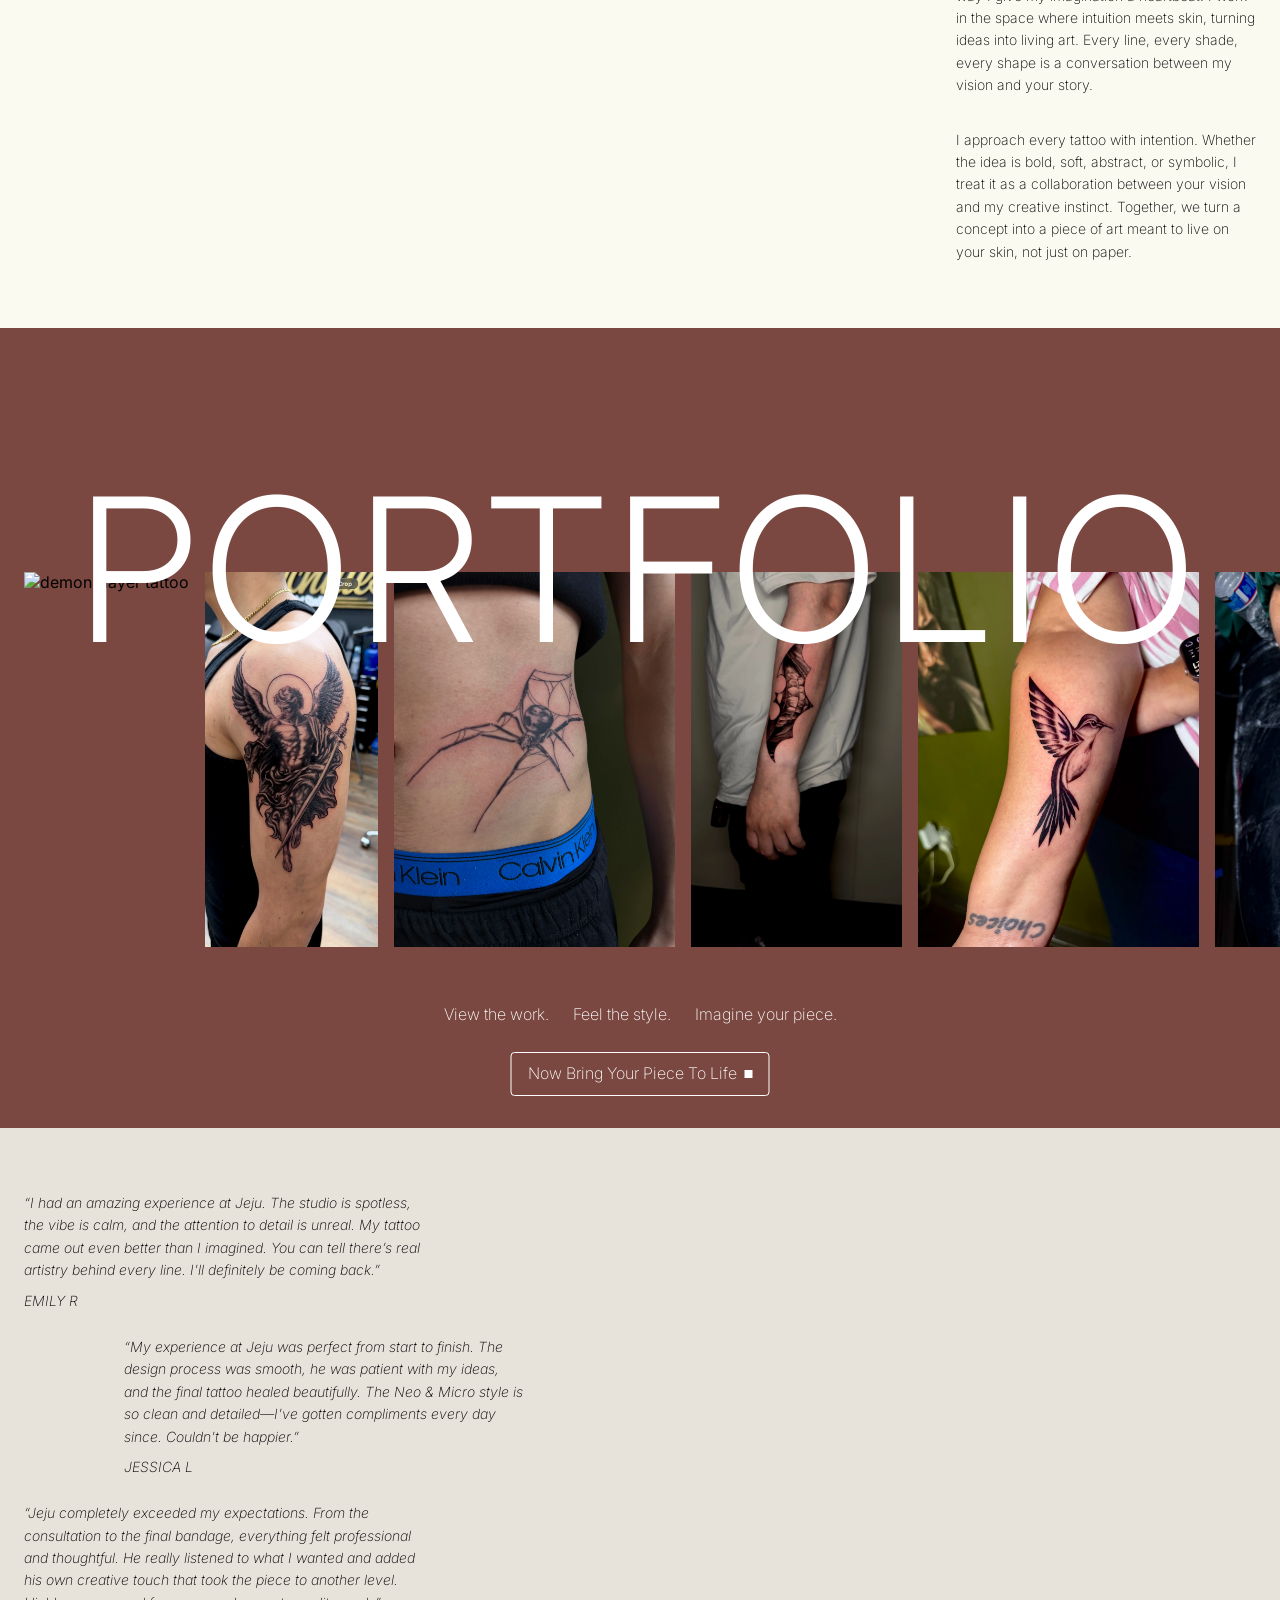
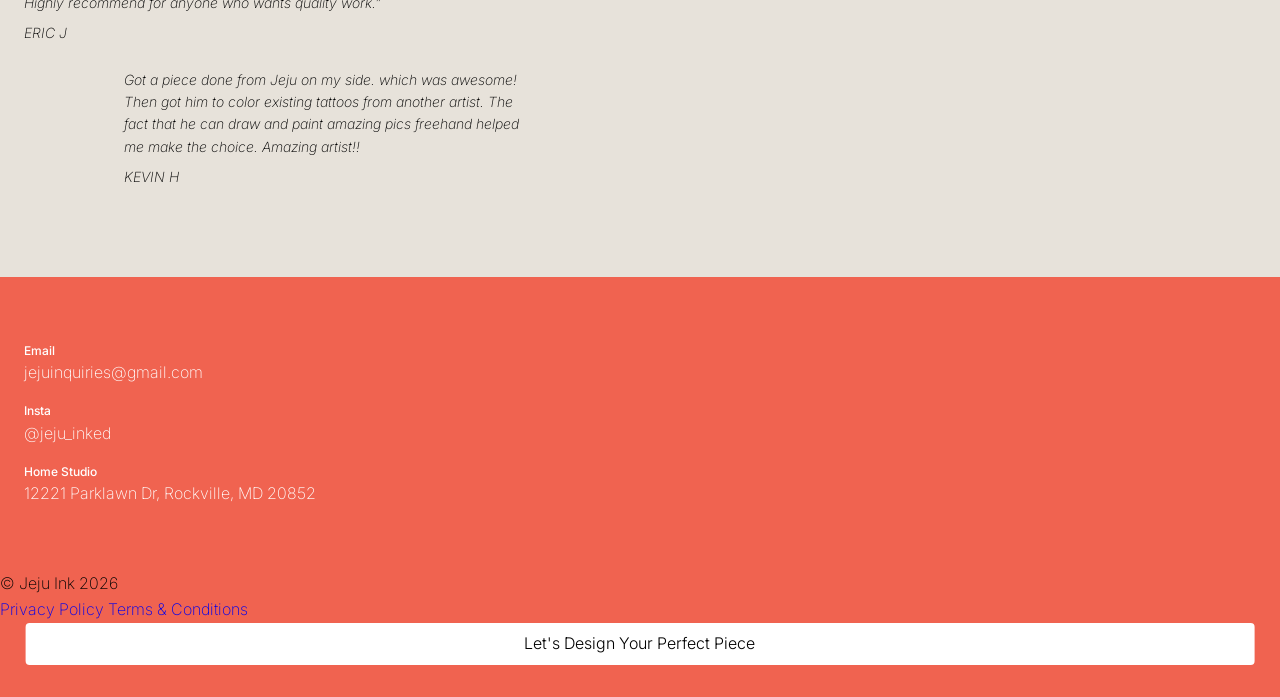
==== commit c4bd8735: "new pages" ====
--- a/index.html
+++ b/index.html
@@ -1,280 +1,415 @@
-<!DOCTYPE html>
+<!doctype html>
 <html lang="en">
-<head>
-  <meta charset="UTF-8">
-  <meta name="viewport" content="width=device-width, initial-scale=1.0">
-  <title>Jeju Inked | Tattoo Artist</title>
-  <link rel="stylesheet" href="style.css">
-  <script src="script.js" defer></script>
-
-  <!-- Meta Pixel Code --> 
-   <script> !function(f,b,e,v,n,t,s) {if(f.fbq)return;n=f.fbq=function(){n.callMethod? n.callMethod.apply(n,arguments):n.queue.push(arguments)}; if(!f._fbq)f._fbq=n;n.push=n;n.loaded=!0;n.version='2.0'; n.queue=[];t=b.createElement(e);t.async=!0; t.src=v;s=b.getElementsByTagName(e)[0]; s.parentNode.insertBefore(t,s)}(window, document,'script', 'https://connect.facebook.net/en_US/fbevents.js'); fbq('init', '817941607313634'); fbq('track', 'PageView'); </script> <noscript><img height="1" width="1" style="display:none" src="https://www.facebook.com/tr?id=817941607313634&ev=PageView&noscript=1" /></noscript> 
-  <!-- End Meta Pixel Code -->
-
-  <!-- FORM CODE -->
-   <script type="text/javascript">
-    (function (d, o) {
-        var s = d.createElement("script"), g = "getElementsByTagName";
-        s.type = "text/javascript"; s.async = true;
+  <head>
+    <meta charset="UTF-8" />
+    <meta name="viewport" content="width=device-width, initial-scale=1.0" />
+    <title>Jeju Inked | Tattoo Artist</title>
+    <link rel="stylesheet" href="style.css" />
+    <script src="script.js" defer></script>
+
+    <!-- Meta Pixel Code -->
+    <script>
+      !(function (f, b, e, v, n, t, s) {
+        if (f.fbq) return;
+        n = f.fbq = function () {
+          n.callMethod
+            ? n.callMethod.apply(n, arguments)
+            : n.queue.push(arguments);
+        };
+        if (!f._fbq) f._fbq = n;
+        n.push = n;
+        n.loaded = !0;
+        n.version = "2.0";
+        n.queue = [];
+        t = b.createElement(e);
+        t.async = !0;
+        t.src = v;
+        s = b.getElementsByTagName(e)[0];
+        s.parentNode.insertBefore(t, s);
+      })(
+        window,
+        document,
+        "script",
+        "https://connect.facebook.net/en_US/fbevents.js",
+      );
+      fbq("init", "817941607313634");
+      fbq("track", "PageView");
+    </script>
+    <noscript
+      ><img
+        height="1"
+        width="1"
+        style="display: none"
+        src="https://www.facebook.com/tr?id=817941607313634&ev=PageView&noscript=1"
+    /></noscript>
+    <!-- End Meta Pixel Code -->
+
+    <!-- FORM CODE -->
+    <script type="text/javascript">
+      (function (d, o) {
+        var s = d.createElement("script"),
+          g = "getElementsByTagName";
+        s.type = "text/javascript";
+        s.async = true;
         s.src = "//formdesigner.pro/js/universal/init.js?v=1.0.0";
         s.onload = function () {
-            if (document.readyState !== 'loading') {
-                FD.init(o);
-            } else document.addEventListener("DOMContentLoaded", function () {
-                FD.init(o);
+          if (document.readyState !== "loading") {
+            FD.init(o);
+          } else
+            document.addEventListener("DOMContentLoaded", function () {
+              FD.init(o);
             });
         };
-        var h=d[g]("head")[0] || d[g]("body")[0];
+        var h = d[g]("head")[0] || d[g]("body")[0];
         h.appendChild(s);
-    })(document, {
-    "host": "formdesigner.pro",
-    "forms": {
-        "243096": {
-            "popup": {
-                "overlay": "rgba(25,25,25,0.9)",
-                "width": "800px",
-                "height": "auto"
-            }
-        }
-    }
-});
-</script>
-
-</head>
-<body>
-  <main>
-    <nav>
-      <button id="nav-btn">MENU</button>
-    </nav>
-    
-    <div class="nav-menu">
-      <button id="nav-btn-close">CLOSE</button>
-
-      <ul class="nav-list-mobile">
-        <li>
-          <a href="#about" class="nav-link-mobile">ABOUT</a>
-        </li>
-        
-        <li>
-          <a href="#portfolio" class="nav-link-mobile">PORTFOLIO</a>
-        </li>
-        
-        <li>
-          <a href="#testimonials" class="nav-link-mobile">TESTIMONIALS</a>
-        </li>
-
-        <li>
-          <a href="#connect" class="nav-link-mobile">CONNECT</a>
-        </li>
-        
-        <li>
-          <a href="#popup:formdesigner-243096" class="nav-link-mobile" id="contact-btn-mobile">SEND INQUIRY</a>
-        </li>
-      </ul>
-    </div>
-
-    <section id="hero">
-      <video src="assets/Hero-video.mp4" autoplay muted loop playsinline webkit-playsinline preload="auto" class="hero-video"></video>
-      <h1 class="website-title">JEJU</h1>
-
-      <div class="hero-btn-info-container">
-        <p class="italic hero-text">The quiet between thought and form</p>
+      })(document, {
+        host: "formdesigner.pro",
+        forms: {
+          243096: {
+            popup: {
+              overlay: "rgba(25,25,25,0.9)",
+              width: "800px",
+              height: "auto",
+            },
+          },
+        },
+      });
+    </script>
+  </head>
+  <body>
+    <main>
+      <nav>
+        <button id="nav-btn">MENU</button>
+      </nav>
+
+      <div class="nav-menu">
+        <button id="nav-btn-close">CLOSE</button>
+
+        <ul class="nav-list-mobile">
+          <li>
+            <a href="#about" class="nav-link-mobile">ABOUT</a>
+          </li>
+
+          <li>
+            <a href="#portfolio" class="nav-link-mobile">PORTFOLIO</a>
+          </li>
+
+          <li>
+            <a href="#testimonials" class="nav-link-mobile">TESTIMONIALS</a>
+          </li>
+
+          <li>
+            <a href="#connect" class="nav-link-mobile">CONNECT</a>
+          </li>
+
+          <li>
+            <a
+              href="#popup:formdesigner-243096"
+              class="nav-link-mobile"
+              id="contact-btn-mobile"
+              >SEND INQUIRY</a
+            >
+          </li>
+        </ul>
+      </div>
+
+      <section id="hero">
+        <video
+          src="assets/Hero-video.mp4"
+          autoplay
+          muted
+          loop
+          playsinline
+          webkit-playsinline
+          preload="auto"
+          class="hero-video"
+        ></video>
+        <h1 class="website-title">JEJU</h1>
+
+        <div class="hero-btn-info-container">
+          <p class="italic hero-text">The quiet between thought and form</p>
 
           <a href="#popup:formdesigner-243096" class="hero-CTA">
-            Send an Inquiry
+            Book now
             <div class="box"></div>
           </a>
-      </div>
-    </section>
-
-    <section id="about">
-      <div class="container">
-        <div class="row">
-          <div class="artist-video-container">
-            <video src="assets/Jeju-video.mp4" class="artist-video" autoplay muted loop playsinline webkit-playsinline preload="auto"></video>
+        </div>
+      </section>
+
+      <section id="about">
+        <div class="container">
+          <div class="row">
+            <div class="artist-video-container">
+              <video
+                src="assets/Jeju-video.mp4"
+                class="artist-video"
+                autoplay
+                muted
+                loop
+                playsinline
+                webkit-playsinline
+                preload="auto"
+              ></video>
+            </div>
+
+            <div class="about-info-container">
+              <p class="jeju-info-1">
+                Hi, I'm Jeju - the quiet between thought and form. I was born to
+                create, and tattooing is the way I give my imagination a
+                heartbeat. I work in the space where intuition meets skin,
+                turning ideas into living art. Every line, every shade, every
+                shape is a conversation between my vision and your story.
+              </p>
+              <p class="jeju-info-2">
+                I approach every tattoo with intention. Whether the idea is
+                bold, soft, abstract, or symbolic, I treat it as a collaboration
+                between your vision and my creative instinct. Together, we turn
+                a concept into a piece of art meant to live on your skin, not
+                just on paper.
+              </p>
+            </div>
+
+            <div class="jeju-location-container">
+              <p><span class="red-highlight">LOCATION:</span> ROCKVILLE MD</p>
+              <p>
+                <span class="red-highlight">SPECIALIZATION:</span> B&G Realism |
+                Color Realism
+              </p>
+            </div>
           </div>
-          
-          <div class="about-info-container">
-            <p class="jeju-info-1">Hi, I'm Jeju - the quiet between thought and form. I was born to create, and tattooing is the way I give my imagination a heartbeat. I work in the space where intuition meets skin, turning ideas into living art. Every line, every shade, every shape is a conversation between my vision and your story.</p>
-            <p class="jeju-info-2">I approach every tattoo with intention. Whether the idea is bold, soft, abstract, or symbolic, I treat it as a collaboration between your vision and my creative instinct. Together, we turn a concept into a piece of art meant to live on your skin, not just on paper.</p>
-          </div>
-
-          <div class="jeju-location-container">
-            <p><span class="red-highlight">LOCATION:</span> ROCKVILLE MD</p>
-            <p><span class="red-highlight">SPECIALIZATION:</span> B&G Realism | Color Realism</p>
-          </div>
-        </div>
-      </div>
-    </section>
-
-    <section id="portfolio">
-      <div class="container">
-        <div class="row">
-          <h2 class="section-heading">PORTFOLIO</h2>
-          
-          <div class="gallery-track">
-            <div class="gallery-item">
-              <img src="assets/demon-Slayer.webp" alt="demon slayer tattoo">
-            </div>
-
-            <div class="gallery-item">
-              <img src="assets/angel.webp" alt="angel tattoo">
-            </div>
-
-            <div class="gallery-item">
-              <img src="assets/spider-tattoo.webp" alt="Spider tattoo">
-            </div>
-
-            <div class="gallery-item">
-              <img src="assets/baterang.webp" alt="Batman baterang with joker laugh tattoo">
-            </div>
-
-            <div class="gallery-item">
-              <img src="assets/bird-tattoo.webp" alt="bird tattoo">
-            </div>
-
-            <div class="gallery-item">
-              <img src="assets/peach-tattoo.webp" alt="color realism peach tattoo">
-            </div>
-
-            <div class="gallery-item">
-              <img src="assets/portrait.webp" alt="portrait tattoo">
-            </div>
-
-            <div class="gallery-item">
-              <img src="assets/whale-shark.webp" alt="Whale shark tattoo">
-            </div>
-
-            <div class="gallery-item">
-              <img src="assets/red-flowers-tattoo.webp" alt="red flower tattoo">
-            </div>
-
-            <div class="gallery-item">
-              <img src="assets/sharks-tattoo.webp" alt="sharks tattoo">
-            </div>
-            <!-- DUPLICATE -->
-            <div class="gallery-item">
-              <img src="assets/demon-Slayer.webp" alt="demon slayer tattoo">
-            </div>
-
-            <div class="gallery-item">
-              <img src="assets/angel.webp" alt="angel tattoo">
-            </div>
-
-            <div class="gallery-item">
-              <img src="assets/spider-tattoo.webp" alt="Spider tattoo">
-            </div>
-
-            <div class="gallery-item">
-              <img src="assets/baterang.webp" alt="Batman baterang with joker laugh tattoo">
-            </div>
-
-            <div class="gallery-item">
-              <img src="assets/bird-tattoo.webp" alt="bird tattoo">
-            </div>
-
-            <div class="gallery-item">
-              <img src="assets/peach-tattoo.webp" alt="color realism peach tattoo">
-            </div>
-
-            <div class="gallery-item">
-              <img src="assets/portrait.webp" alt="portrait tattoo">
-            </div>
-
-            <div class="gallery-item">
-              <img src="assets/whale-shark.webp" alt="Whale shark tattoo">
-            </div>
-
-            <div class="gallery-item">
-              <img src="assets/red-flowers-tattoo.webp" alt="red flower tattoo">
-            </div>
-
-            <div class="gallery-item">
-              <img src="assets/sharks-tattoo.webp" alt="sharks tattoo">
-            </div>
-          </div>  
-          <div class="gallery-contact-container">
-            <p>View the work.</p>
-            <p>Feel the style.</p>
-            <p>Imagine your piece.</p>
-          </div>
+        </div>
+      </section>
+
+      <section id="portfolio">
+        <div class="container">
+          <div class="row">
+            <h2 class="section-heading">PORTFOLIO</h2>
+
+            <div class="gallery-track">
+              <div class="gallery-item">
+                <img src="assets/demon-Slayer.webp" alt="demon slayer tattoo" />
+              </div>
+
+              <div class="gallery-item">
+                <img src="assets/angel.webp" alt="angel tattoo" />
+              </div>
+
+              <div class="gallery-item">
+                <img src="assets/spider-tattoo.webp" alt="Spider tattoo" />
+              </div>
+
+              <div class="gallery-item">
+                <img
+                  src="assets/baterang.webp"
+                  alt="Batman baterang with joker laugh tattoo"
+                />
+              </div>
+
+              <div class="gallery-item">
+                <img src="assets/bird-tattoo.webp" alt="bird tattoo" />
+              </div>
+
+              <div class="gallery-item">
+                <img
+                  src="assets/peach-tattoo.webp"
+                  alt="color realism peach tattoo"
+                />
+              </div>
+
+              <div class="gallery-item">
+                <img src="assets/portrait.webp" alt="portrait tattoo" />
+              </div>
+
+              <div class="gallery-item">
+                <img src="assets/whale-shark.webp" alt="Whale shark tattoo" />
+              </div>
+
+              <div class="gallery-item">
+                <img
+                  src="assets/red-flowers-tattoo.webp"
+                  alt="red flower tattoo"
+                />
+              </div>
+
+              <div class="gallery-item">
+                <img src="assets/sharks-tattoo.webp" alt="sharks tattoo" />
+              </div>
+              <!-- DUPLICATE -->
+              <div class="gallery-item">
+                <img src="assets/demon-Slayer.webp" alt="demon slayer tattoo" />
+              </div>
+
+              <div class="gallery-item">
+                <img src="assets/angel.webp" alt="angel tattoo" />
+              </div>
+
+              <div class="gallery-item">
+                <img src="assets/spider-tattoo.webp" alt="Spider tattoo" />
+              </div>
+
+              <div class="gallery-item">
+                <img
+                  src="assets/baterang.webp"
+                  alt="Batman baterang with joker laugh tattoo"
+                />
+              </div>
+
+              <div class="gallery-item">
+                <img src="assets/bird-tattoo.webp" alt="bird tattoo" />
+              </div>
+
+              <div class="gallery-item">
+                <img
+                  src="assets/peach-tattoo.webp"
+                  alt="color realism peach tattoo"
+                />
+              </div>
+
+              <div class="gallery-item">
+                <img src="assets/portrait.webp" alt="portrait tattoo" />
+              </div>
+
+              <div class="gallery-item">
+                <img src="assets/whale-shark.webp" alt="Whale shark tattoo" />
+              </div>
+
+              <div class="gallery-item">
+                <img
+                  src="assets/red-flowers-tattoo.webp"
+                  alt="red flower tattoo"
+                />
+              </div>
+
+              <div class="gallery-item">
+                <img src="assets/sharks-tattoo.webp" alt="sharks tattoo" />
+              </div>
+            </div>
+            <div class="gallery-contact-container">
+              <p>View the work.</p>
+              <p>Feel the style.</p>
+              <p>Imagine your piece.</p>
+            </div>
 
             <a href="#popup:formdesigner-243096" class="hero-CTA gallery-CTA">
               Now Bring Your Piece To Life
               <div class="box"></div>
             </a>
-        </div>
-      </div>
-    </section>
-
-    <section id="testimonials">
-      <div class="container">
-        <div class="row testimonial-row">
-          <div class="testimonial-container">
-            <div class="quote-box">
-              <p class="testimonial-info italic">
-                “I had an amazing experience at Jeju. The studio is spotless, the vibe is calm, and the attention to detail is unreal. My tattoo came out even better than I imagined. You can tell there’s real artistry behind every line. I'll definitely be coming back.”
-              </p>
-
-              <p class="person italic">EMILY R</p>
-            </div>
-
-            <div class="quote-box quote-box-2">
-              <p class="testimonial-info italic">
-                “My experience at Jeju was perfect from start to finish. The design process was smooth, he was patient with my ideas, and the final tattoo healed beautifully. The Neo & Micro style is so clean and detailed—I've gotten compliments every day since. Couldn't be happier.”
-              </p>
-
-              <p class="person italic">JESSICA L</p>
-            </div>
-
-            <div class="quote-box">
-              <p class="testimonial-info italic">
-                “Jeju completely exceeded my expectations. From the consultation to the final bandage, everything felt professional and thoughtful. He really listened to what I wanted and added his own creative touch that took the piece to another level. Highly recommend for anyone who wants quality work.”
-              </p>
-
-              <p class="person italic">ERIC J</p>
-            </div>
-
-            <div class="quote-box quote-box-2">
-              <p class="testimonial-info italic">
-                Got a piece done from Jeju on my side. which was awesome! Then got him to color existing tattoos from another artist. The fact that he can draw and paint amazing pics freehand helped me make the choice. Amazing artist!!
-              </p>
-
-              <p class="person italic">KEVIN H</p>
-            </div>
           </div>
-
-          <video src="assets/flower-movement.mp4" class="flower-rotating" autoplay muted loop playsinline webkit-playsinline preload="auto"></video>
-        </div>
-      </div>
-
-      <img src="assets/red-flower.png" alt="" class="red-flower">
-    </section>
-
-    <footer id="connect">
-      <div class="container">
-        <div class="row">
-          <ul class="social-links">
-            <li class="social-list">
-              <span class="item-name">Email</span>
-              <a href="mailto:jejuinquiries@gmail.com">jejuinquiries@gmail.com</a>
-            </li>
-
-            <li class="social-list">
-              <span class="item-name">Insta</span>
-              <a href="https://www.instagram.com/jeju_inked/" target="_blank">@jeju_inked</a>
-            </li>
-
-            <li class="social-list">
-              <span class="item-name">Home Studio</span>
-              <a href="https://www.google.com/maps/place/Achilles+Art+Studio/@39.0578853,-77.1123156,17z/data=!3m2!4b1!5s0x89b7cc2cca29da15:0x4e1ac3fbfaafab45!4m6!3m5!1s0x89b7cfb0c18a35d3:0x9d41ee1d11d2646b!8m2!3d39.0578853!4d-77.1097407!16s%2Fg%2F11s84_k_t_?entry=ttu&g_ep=EgoyMDI2MDMwMS4xIKXMDSoASAFQAw%3D%3D" target="_blank">12221 Parklawn Dr, Rockville, MD 20852</a>
-            </li>
-          </ul>    
-        </div>
-      </div>
-
-      <a href="/contact.html" class="footer-CTA" target="_blank">Let's Design Your Perfect Piece</a>
-    </footer>
-  </main>
-</body>
-</html>+        </div>
+      </section>
+
+      <section id="testimonials">
+        <div class="container">
+          <div class="row testimonial-row">
+            <div class="testimonial-container">
+              <div class="quote-box">
+                <p class="testimonial-info italic">
+                  “I had an amazing experience at Jeju. The studio is spotless,
+                  the vibe is calm, and the attention to detail is unreal. My
+                  tattoo came out even better than I imagined. You can tell
+                  there’s real artistry behind every line. I'll definitely be
+                  coming back.”
+                </p>
+
+                <p class="person italic">EMILY R</p>
+              </div>
+
+              <div class="quote-box quote-box-2">
+                <p class="testimonial-info italic">
+                  “My experience at Jeju was perfect from start to finish. The
+                  design process was smooth, he was patient with my ideas, and
+                  the final tattoo healed beautifully. The Neo & Micro style is
+                  so clean and detailed—I've gotten compliments every day since.
+                  Couldn't be happier.”
+                </p>
+
+                <p class="person italic">JESSICA L</p>
+              </div>
+
+              <div class="quote-box">
+                <p class="testimonial-info italic">
+                  “Jeju completely exceeded my expectations. From the
+                  consultation to the final bandage, everything felt
+                  professional and thoughtful. He really listened to what I
+                  wanted and added his own creative touch that took the piece to
+                  another level. Highly recommend for anyone who wants quality
+                  work.”
+                </p>
+
+                <p class="person italic">ERIC J</p>
+              </div>
+
+              <div class="quote-box quote-box-2">
+                <p class="testimonial-info italic">
+                  Got a piece done from Jeju on my side. which was awesome! Then
+                  got him to color existing tattoos from another artist. The
+                  fact that he can draw and paint amazing pics freehand helped
+                  me make the choice. Amazing artist!!
+                </p>
+
+                <p class="person italic">KEVIN H</p>
+              </div>
+            </div>
+
+            <video
+              src="assets/flower-movement.mp4"
+              class="flower-rotating"
+              autoplay
+              muted
+              loop
+              playsinline
+              webkit-playsinline
+              preload="auto"
+            ></video>
+          </div>
+        </div>
+
+        <img src="assets/red-flower.png" alt="" class="red-flower" />
+      </section>
+
+      <footer id="connect">
+        <div class="container">
+          <div class="row">
+            <ul class="social-links">
+              <li class="social-list">
+                <span class="item-name">Email</span>
+                <a href="mailto:jejuinquiries@gmail.com"
+                  >jejuinquiries@gmail.com</a
+                >
+              </li>
+
+              <li class="social-list">
+                <span class="item-name">Insta</span>
+                <a href="https://www.instagram.com/jeju_inked/" target="_blank"
+                  >@jeju_inked</a
+                >
+              </li>
+
+              <li class="social-list">
+                <span class="item-name">Home Studio</span>
+                <a
+                  href="https://www.google.com/maps/place/Achilles+Art+Studio/@39.0578853,-77.1123156,17z/data=!3m2!4b1!5s0x89b7cc2cca29da15:0x4e1ac3fbfaafab45!4m6!3m5!1s0x89b7cfb0c18a35d3:0x9d41ee1d11d2646b!8m2!3d39.0578853!4d-77.1097407!16s%2Fg%2F11s84_k_t_?entry=ttu&g_ep=EgoyMDI2MDMwMS4xIKXMDSoASAFQAw%3D%3D"
+                  target="_blank"
+                  >12221 Parklawn Dr, Rockville, MD 20852</a
+                >
+              </li>
+            </ul>
+          </div>
+        </div>
+
+        <a href="/contact.html" class="footer-CTA" target="_blank"
+          >Let's Design Your Perfect Piece</a
+        >
+
+        <div class="legal-pages-container">
+          <p>&copy; Jeju Ink 2026</p>
+
+          <div class="legal-wrapper">
+            <a href="privacy-policy.html">Privacy Policy</a>
+            <a href="terms-and-conditions.html">Terms & Conditions</a>
+          </div>
+        </div>
+      </footer>
+    </main>
+  </body>
+</html>
--- a/style.css
+++ b/style.css
@@ -1,4 +1,4 @@
-@import url('https://fonts.googleapis.com/css2?family=Inter:ital,opsz,wght@0,14..32,100..900;1,14..32,100..900&display=swap');
+@import url("https://fonts.googleapis.com/css2?family=Inter:ital,opsz,wght@0,14..32,100..900;1,14..32,100..900&display=swap");
 
 * {
   margin: 0;
@@ -15,9 +15,9 @@
 
 :root {
   --highlight-color: #f06350;
-  --background-color-white: #FBFAF1;
-  --dark-red: #7A4841;
-  --tan-color: #E7E2DA;
+  --background-color-white: #fbfaf1;
+  --dark-red: #7a4841;
+  --tan-color: #e7e2da;
   --white: #fff;
   --black: #333333;
 }
@@ -26,7 +26,10 @@
   font-style: italic;
 }
 
-p, a, li, span {
+p,
+a,
+li,
+span {
   font-weight: 200;
   line-height: 1.6;
   list-style-type: none;
@@ -86,7 +89,7 @@
   inset: 0;
   background-color: #333333b1;
   backdrop-filter: blur(4px);
-  color: #FFF;
+  color: #fff;
   padding: 24px;
   z-index: 100;
   transition: opacity 300ms ease;
@@ -186,8 +189,10 @@
   margin-top: 20px;
   padding: 8px 16px;
   color: #fff;
-  border: .5px solid #fff;
-  transition: background-color 0.3s, color 0.3s;
+  border: 0.5px solid #fff;
+  transition:
+    background-color 0.3s,
+    color 0.3s;
   border-radius: 4px;
 
   display: flex;
@@ -239,32 +244,32 @@
   display: flex;
   flex-direction: column;
   gap: 32px;
- }
-
- .red-highlight {
+}
+
+.red-highlight {
   color: var(--highlight-color);
- }
-
- .jeju-location-container {
+}
+
+.jeju-location-container {
   position: absolute;
   top: 62px;
   right: 24px;
   font-size: 14px;
- }
-
- /* portfolio section */
- #portfolio {
+}
+
+/* portfolio section */
+#portfolio {
   position: relative;
   height: 800px;
   background-color: var(--dark-red);
   overflow: hidden;
- }
-
- .portfolio-row {
+}
+
+.portfolio-row {
   margin: 0 auto;
- }
-
- .section-heading {
+}
+
+.section-heading {
   position: absolute;
   top: 120px;
   left: 50%;
@@ -274,9 +279,9 @@
   text-align: center;
   letter-spacing: 8px;
   font-weight: 300;
- }
-
- .gallery-track {
+}
+
+.gallery-track {
   margin-top: 180px;
   display: flex;
   gap: 16px;
@@ -393,7 +398,7 @@
   flex-direction: column;
   color: #fff;
   align-items: baseline;
-} 
+}
 
 .social-list a {
   color: #fff;
@@ -416,7 +421,9 @@
   width: 96%;
   color: #000;
   font-weight: 300;
-  transition: background-color 0.5s, color 0.5s;
+  transition:
+    background-color 0.5s,
+    color 0.5s;
 }
 
 .footer-CTA:hover {
@@ -451,6 +458,40 @@
   z-index: -1;
 }
 
+/* LEGAL PAGES */
+.legal-page {
+  /* Main legal page container */
+  padding: 24px;
+  margin-top: 80px;
+  width: 100%;
+}
+
+.legal-header {
+  /* Page title and introduction */
+  margin-bottom: 8px;
+}
+
+.legal-item-container {
+  /* Spacing between numbered sections */
+  margin-top: 80px;
+}
+
+.legal-item-container h2 {
+  /* Numbered section headings */
+  margin: 8px 0;
+}
+
+.legal-item-container h3 {
+  /* Subsection headings */
+  margin-top: 24px;
+}
+
+.legal-item-text {
+  /* Paragraph spacing and typography */
+  margin-top: 16px;
+  width: 80%;
+}
+
 /* Responsive Design */
 @media (max-width: 1200px) {
   .website-title {
@@ -578,4 +619,9 @@
     width: 100%;
     height: auto;
   }
-}+
+  .legal-item-text {
+    /* Paragraph spacing and typography */
+    width: 100%;
+  }
+}
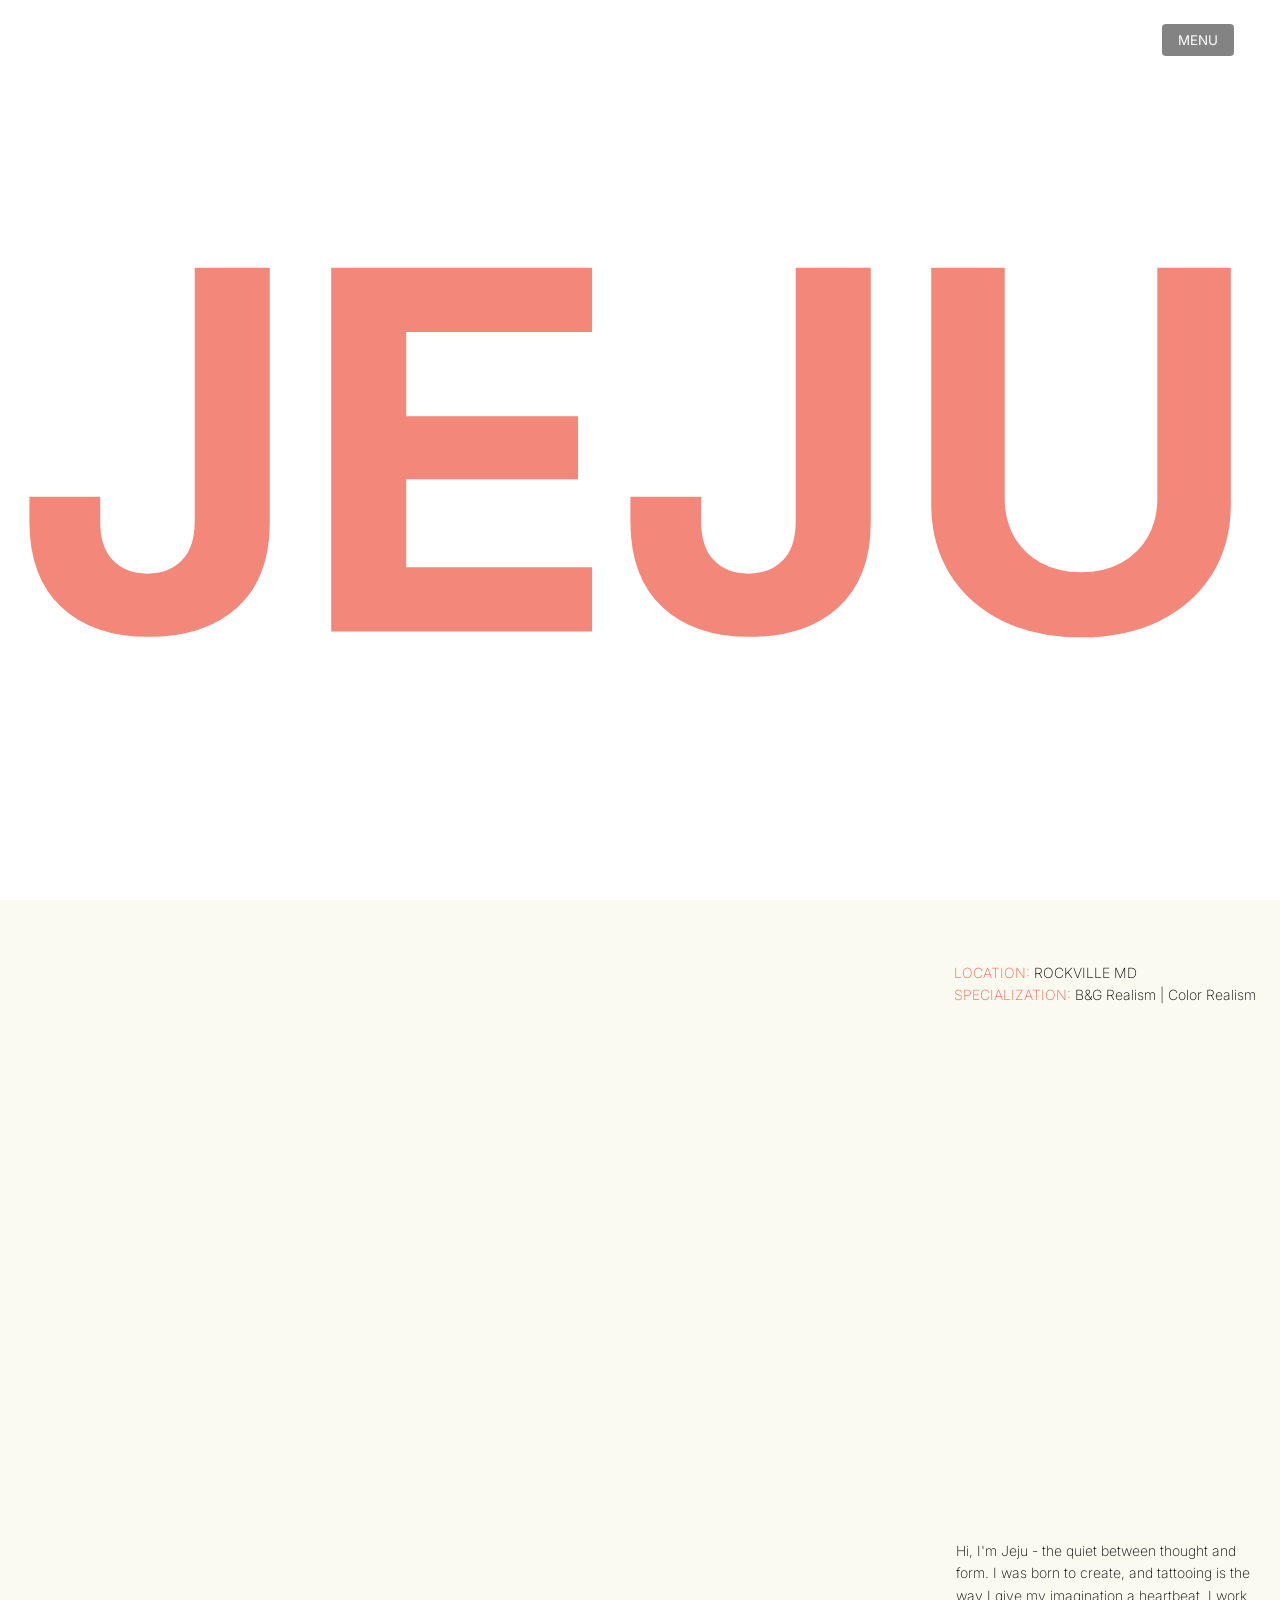
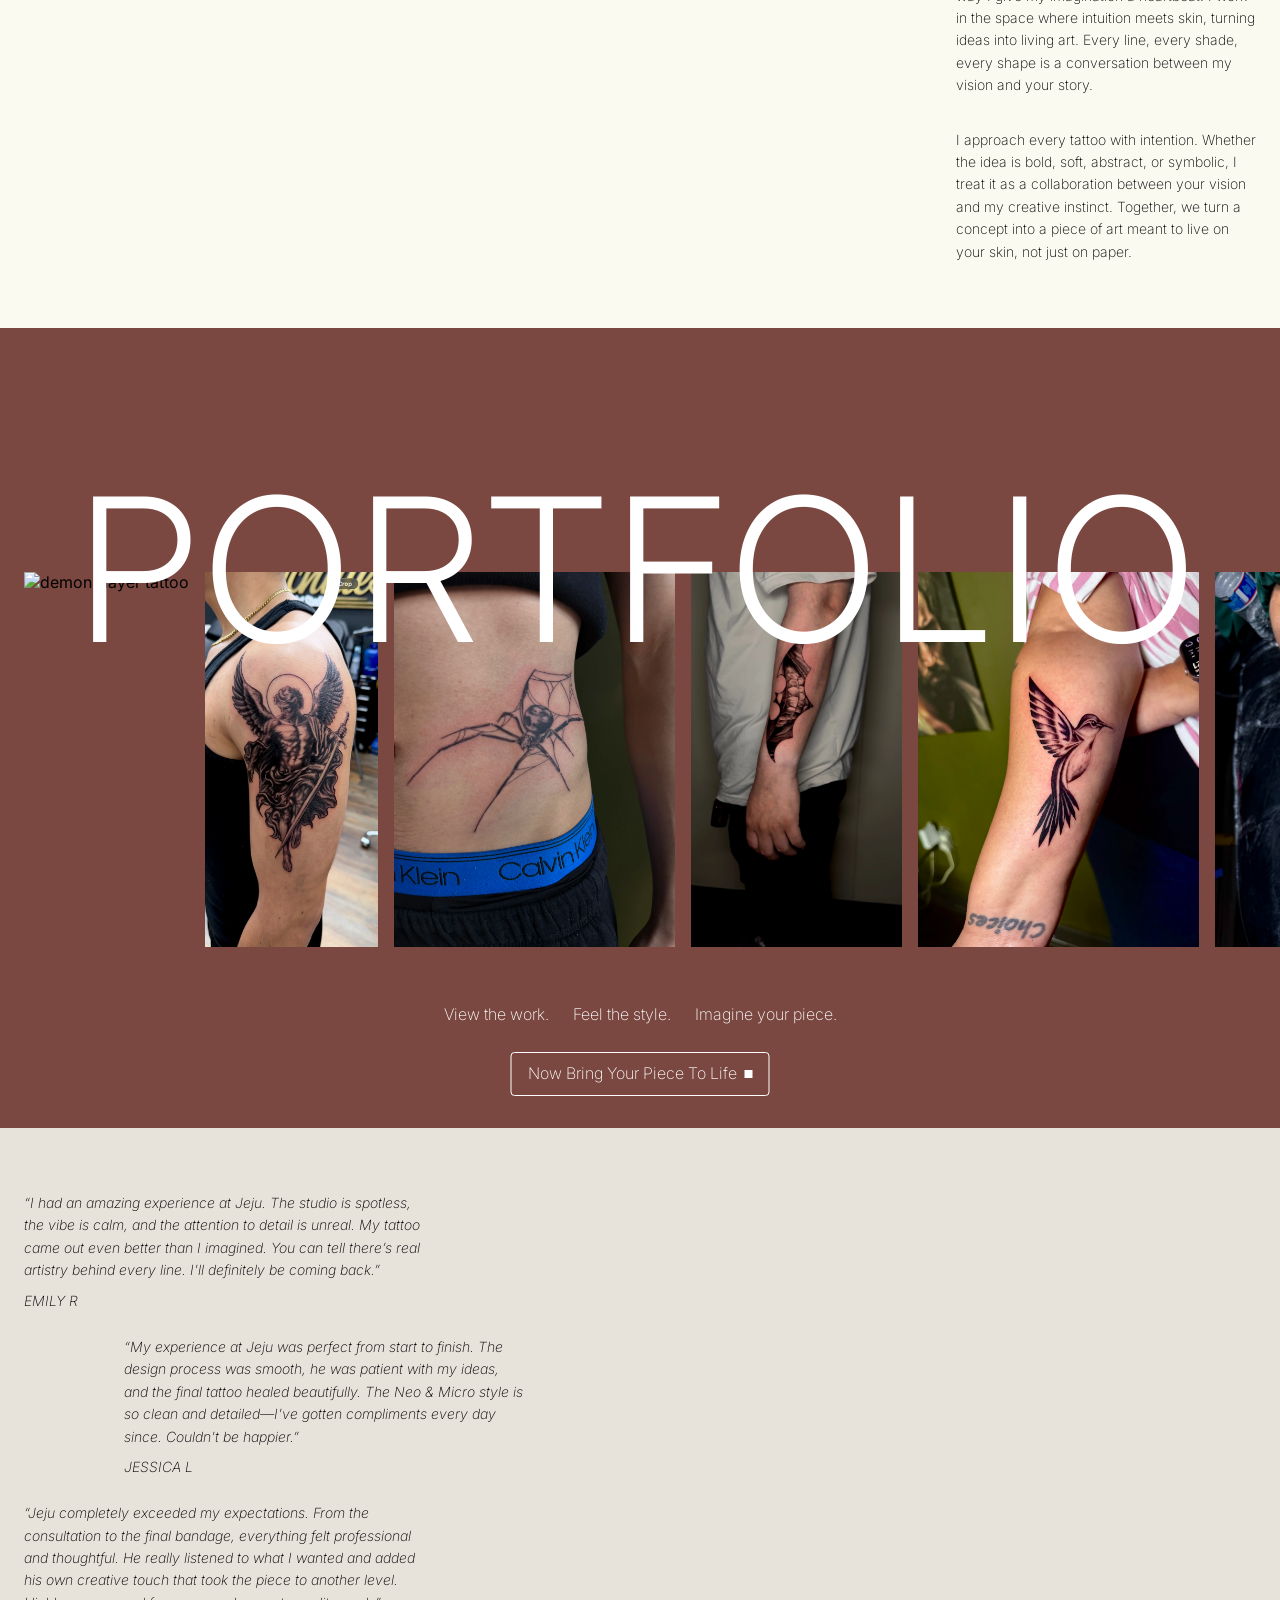
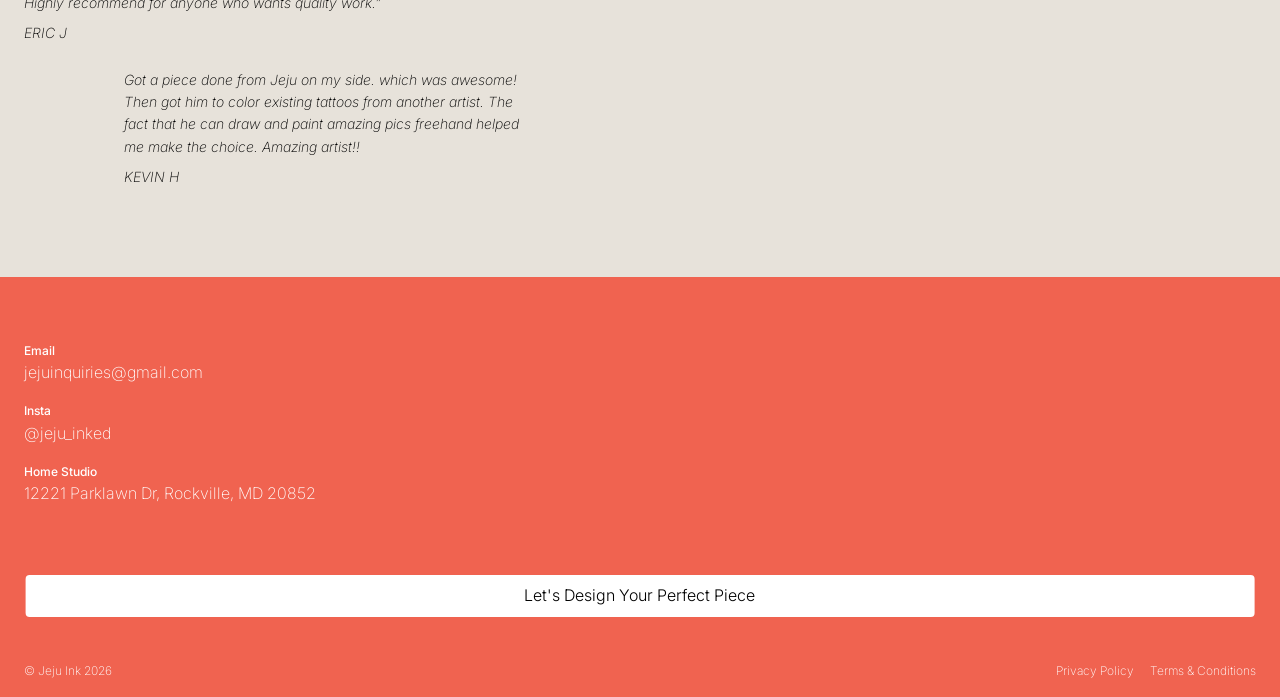
==== commit 7aa3bafa: "added cookie consent form" ====
--- a/index.html
+++ b/index.html
@@ -75,6 +75,14 @@
         },
       });
     </script>
+
+    <!-- Start cookieyes banner -->
+    <script
+      id="cookieyes"
+      type="text/javascript"
+      src="https://cdn-cookieyes.com/client_data/8ae1acbff3cf803661564c6008686d0d/script.js"
+    ></script>
+    <!-- End cookieyes banner -->
   </head>
   <body>
     <main>
--- a/style.css
+++ b/style.css
@@ -411,7 +411,7 @@
 
 .footer-CTA {
   position: absolute;
-  bottom: 32px;
+  bottom: 80px;
   left: 50%;
   transform: translateX(-50%);
   background-color: #fff;
@@ -492,6 +492,27 @@
   width: 80%;
 }
 
+.legal-pages-container {
+  position: absolute;
+  display: flex;
+  justify-content: space-between;
+  bottom: 16px;
+  padding: 0 24px;
+  width: 100%;
+  font-size: 12px;
+  color: #fff;
+}
+
+.legal-wrapper {
+  display: flex;
+  gap: 16px;
+  color: #fff;
+}
+
+.legal-wrapper a {
+  color: #fff;
+}
+
 /* Responsive Design */
 @media (max-width: 1200px) {
   .website-title {
@@ -624,4 +645,8 @@
     /* Paragraph spacing and typography */
     width: 100%;
   }
-}
+
+  .legal-pages-container {
+    padding: 0 8px;
+  }
+}
